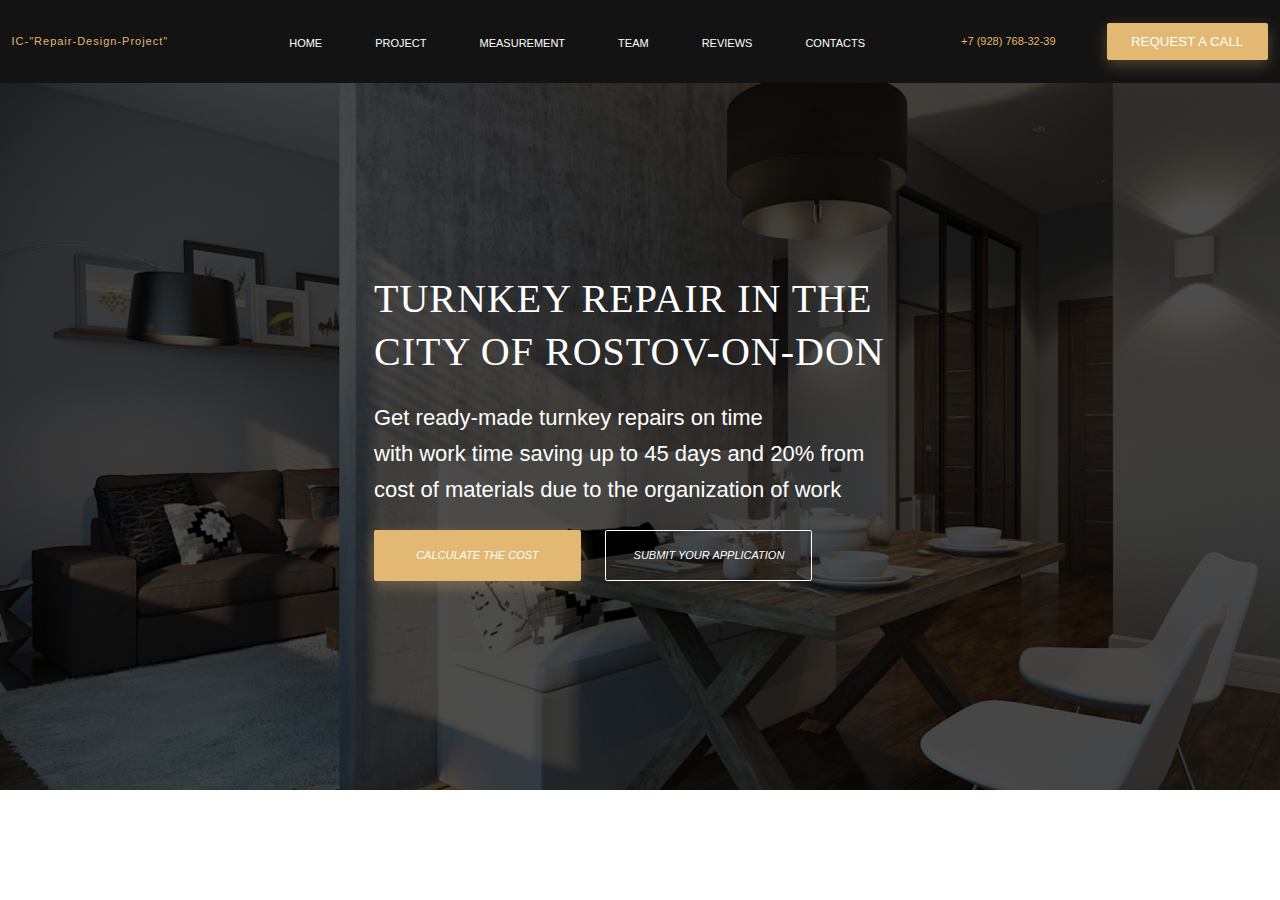
==== index.html @ 3711338c "first commit" ====
<!DOCTYPE html>
<html lang="en">
<head>
    <meta charset="UTF-8">
    <meta http-equiv="X-UA-Compatible" content="IE=edge">
    <meta name="viewport" content="width=device-width, initial-scale=1.0">
    <link rel="stylesheet" href="css/style.css">
    <link href="https://fonts.googleapis.com/css2?family=Open+Sans:ital,wght@0,400;0,700;1,400&display=swap" rel="stylesheet">
    <link href="https://fonts.googleapis.com/css2?family=Open+Sans:ital,wght@0,400;0,700;1,400&display=swap" rel="stylesheet">
    <title>IC "Repair Design Project"</title>
</head>
<body>
    <header class="header">
        <div class="container-head"> 
            <div class="logo">
                IC-"Repair-Design-Project"
            </div>
            <nav>
                <ul class="header-navigation">
                    <li class="header-navigation_iteam"><a href="#">Home</a></li>
                    <li class="header-navigation_iteam"><a href="#">Project</a></li>
                    <li class="header-navigation_iteam"><a href="#">Measurement</a></li>
                    <li class="header-navigation_iteam"><a href="#">Team</a></li>
                    <li class="header-navigation_iteam"><a href="#">Reviews</a></li>
                    <li class="header-navigation_iteam"><a href="#">Contacts</a></li> 
                </ul>
            </nav>
            <span class="num">+7 (928) 768-32-39</span>
            <button class="button zero">
                Request a call
            </button> 
        </div>  
    </header>
    <main>
        <section class="background_img">
            <div class="container_1">
                <h1 class="title">
                    Turnkey Repair in the city of Rostov-on-Don
                </h1>
                <p>
                    Get ready-made turnkey repairs on time<br>
                    with work time saving up to 45 days and 20% from
                    cost of materials due to the organization of work
                </p>
                <button class="button one">CALCULATE THE COST</button>
                <button class="button_2">SUBMIT YOUR APPLICATION</button>
            </div>
            <div class="overlay_img"></div>
        </section>
    </main>
    
    <footer></footer>
    
</body>
</html>
---- css/style.css ----
body
{
    font-family: 'Nunito Sans','Arial', sans-serif;
    font-style: normal; 
    margin: 0;
}
*
{
    box-sizing: border-box;
}
.button
{    
    background-color: #E3B873;
    margin: 0 auto;
    width: 161px;
    height: 37px;
    color: #fff;
    border: 0;
    text-transform: uppercase;
    box-shadow: 0px 5px 15px rgba(227, 184, 115, 0.3);
    border-radius: 2px;
    cursor: pointer;
}

.zero
{
    margin-left: 51px;
}

.button:hover
{
    background-color: #8d6a31;
}

.logo
{
    color: #E3B873;
    font-size: 11px;
    line-height: 15px; 
    letter-spacing: 1px; 
}

.container-head
{
    display: flex;
    justify-content: space-between;
    height: 83px;
    align-items: center;
    max-width: 1257px;
    margin: 0 auto;
}

.header
{
    background-color: #131313;
    
}
.num
{
    font-size: 11px;
    line-height: 15px;
    color: #E3B873;
}
.header-navigation
{
    list-style: none;
    display: flex;
    margin-left: 81px;
    margin-right: 43px;
}

.header-navigation_iteam
{
    margin-right: 53px;
}

.header-navigation_iteam a
{
    text-decoration: none;
    color: #fff;
    text-transform: uppercase;
    font-size: 11px;
    line-height: 15px;
    cursor: pointer;
}

.header-navigation_iteam a:hover
{
    color: #E3B873;
}

.background_img
{
    background-image: url('../images/image_1.jpg');
    background-size: cover;
    height: 707px;
    position: relative;
    padding-top: 189px;
    
}
.overlay_img
{
    position: absolute;
    background: rgba(0, 0, 0, 0.7);
    content: '';
    top: 0;
    left: 0;
    right: 0;
    bottom: 0;
}
.container_1
{
    position: relative;
    z-index: 1;   
    margin-left: 374px;
    width: 676px;
}
.title
{
    margin: 0;
    font-family: 'Yeseva One';
    font-style: normal;
    font-weight: 400;
    font-size: 40px;
    letter-spacing: 1px;
    line-height: 53px;
    text-transform: uppercase;
    width: 512px;
    color: #FFFFFF;   
}
.container_1 p
{
    color:#fff ;
    font-size: 22px;
    line-height: 36px;  
    width: 504px;
}
.button_2
{
    background: transparent;
    border: 1px solid #fff;
    margin:0 auto;
    width: 207px;
    height: 51px;
    color: #fff;
    text-transform: uppercase;
    border-radius: 2px;
    margin-left: 20px;
    font-style: italic;
    font-weight: 400;
    font-size: 11px;
    line-height: 15px;
    text-align: center;
    cursor: pointer;
}

.button_2:hover
{
    background-color: rgba(0, 0, 0, 0.3);
}

.one
{
    width: 207px;
    height: 51px;
    font-style: italic;
    font-weight: 400;
    font-size: 11px;
    line-height: 15px;
    text-align: center;
}
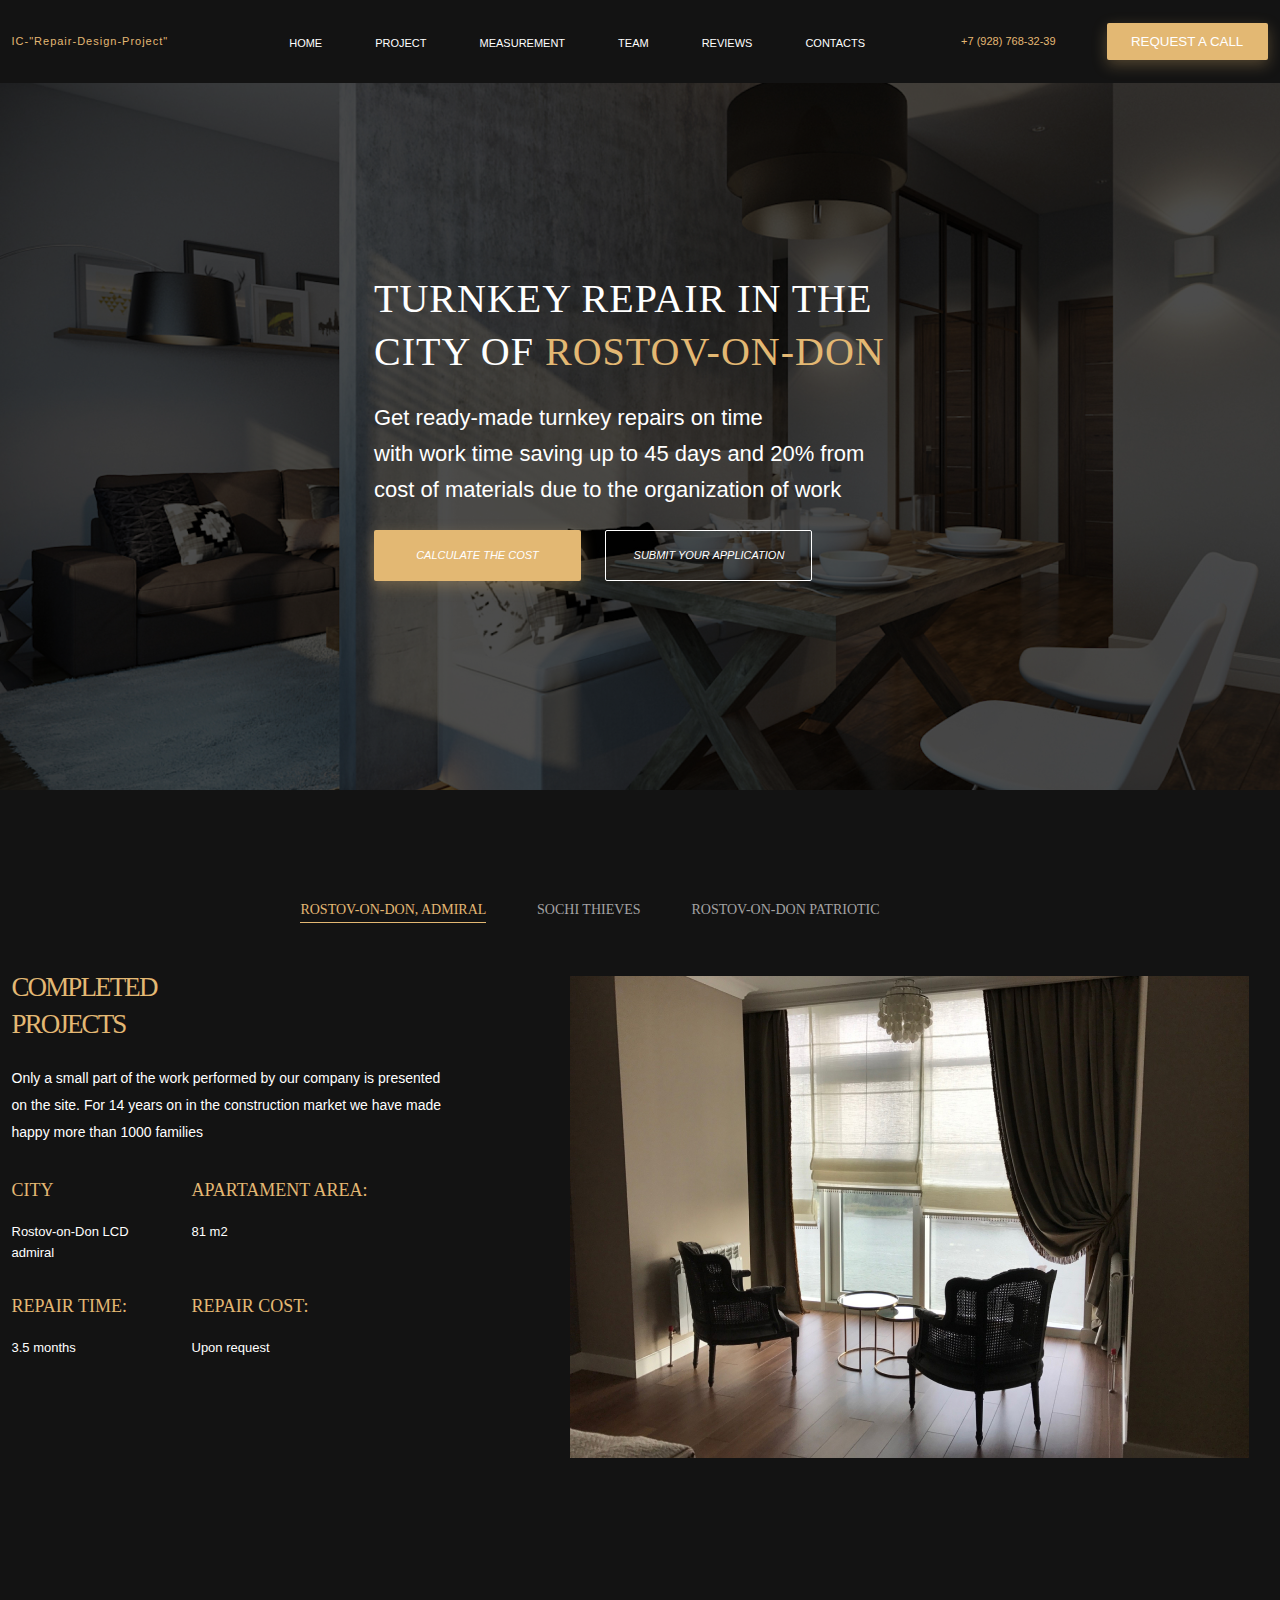
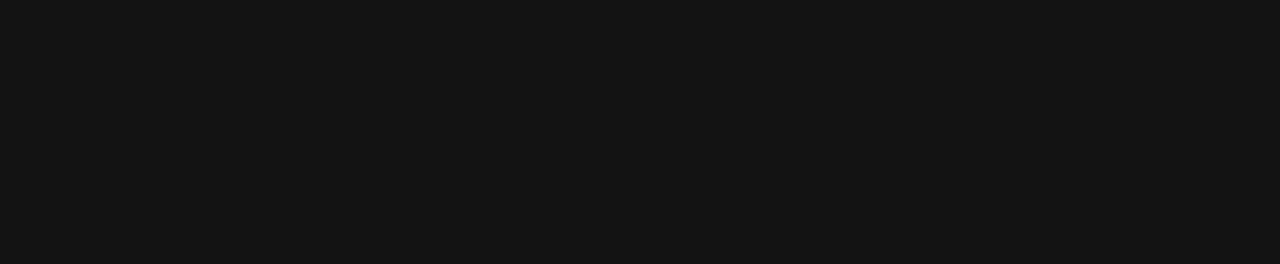
==== commit 0d5d7791: "second commit" ====
--- a/index.html
+++ b/index.html
@@ -35,7 +35,7 @@
         <section class="background_img">
             <div class="container_1">
                 <h1 class="title">
-                    Turnkey Repair in the city of Rostov-on-Don
+                    Turnkey Repair in the city of <span class="colortext">Rostov-on-Don</span>
                 </h1>
                 <p>
                     Get ready-made turnkey repairs on time<br>
@@ -47,6 +47,48 @@
             </div>
             <div class="overlay_img"></div>
         </section>
+        <section class="black_1">
+            <div class="fixed-container container-nav-slider">
+                
+                    <nav class="nav-slider">
+                        <ul class="ul-slider">
+                            <li class="slider-button bt-activ">Rostov-on-Don, Admiral</li>
+                            <li class="slider-button">Sochi Thieves</li>
+                            <li class="slider-button">Rostov-on-Don Patriotic</li>
+                        </ul>
+                    </nav>
+                
+            </div>
+            <div class="fixed-container">
+                <div class="info-slider">
+                    <h2 class="name-sl">Completed projects</h2>
+                    <p class="info">Only a small part of the work performed by our company is presented on the site. For 14 years on in the construction 
+                        market we have made happy more than 1000 families</p>
+                    <div class="four_elements">
+                        <div class="element">
+                            <h3>City</h3>
+                            <p>Rostov-on-Don
+                                LCD admiral</p>
+                        </div>
+                        <div class="element">
+                            <h3>Apartament area:</h3>
+                            <p>81 m2</p>
+                        </div>
+                        <div class="element">
+                            <h3>Repair time:</h3>
+                            <p>3.5 months</p>
+                        </div>
+                        <div class="element">
+                            <h3>Repair cost:</h3>
+                            <p>Upon request</p>
+                        </div>
+                    </div>
+                </div>
+                <div class="slider">
+                    <img src="images/slide1.jpg" alt="Слайд 1">
+                </div>
+            </div>
+        </section>
     </main>
     
     <footer></footer>
--- a/css/style.css
+++ b/css/style.css
@@ -3,10 +3,13 @@
     font-family: 'Nunito Sans','Arial', sans-serif;
     font-style: normal; 
     margin: 0;
+   
 }
 *
 {
     box-sizing: border-box;
+    list-style: none;
+    text-decoration: none;
 }
 .button
 {    
@@ -55,6 +58,7 @@
     background-color: #131313;
     
 }
+
 .num
 {
     font-size: 11px;
@@ -95,8 +99,7 @@
     background-size: cover;
     height: 707px;
     position: relative;
-    padding-top: 189px;
-    
+    padding-top: 189px;   
 }
 .overlay_img
 {
@@ -108,13 +111,15 @@
     right: 0;
     bottom: 0;
 }
+
 .container_1
 {
     position: relative;
     z-index: 1;   
     margin-left: 374px;
-    width: 676px;
-}
+    width: 676px;   
+}
+
 .title
 {
     margin: 0;
@@ -127,6 +132,11 @@
     text-transform: uppercase;
     width: 512px;
     color: #FFFFFF;   
+}
+
+.colortext
+{
+    color: #E3B873;
 }
 .container_1 p
 {
@@ -135,6 +145,7 @@
     line-height: 36px;  
     width: 504px;
 }
+
 .button_2
 {
     background: transparent;
@@ -168,4 +179,130 @@
     font-size: 11px;
     line-height: 15px;
     text-align: center;
+}
+
+.black_1
+{
+    background: #131313;
+    height: 1074px;   
+}
+
+.ul-slider
+{
+    margin: 0 auto;
+    padding: 0;
+    display: flex;
+}
+
+.slider-button
+{
+    margin: 0 auto;
+    color: rgb(163, 163, 163);
+    text-transform: uppercase;
+    font-family: 'Yeseva One';
+    font-style: normal;
+    font-weight: 400;
+    font-size: 14px;
+    line-height: 25px;
+}
+
+.bt-activ
+{
+    color: #E3B873;
+    border-bottom: 1px solid;
+    
+}
+
+.nav-slider
+{
+    margin: 0 auto;  
+    width: 630px;
+    margin-top: 107px;
+    margin-right: 330px;
+}
+
+
+
+
+.name-sl
+{
+    font-family: 'Yeseva One';
+    font-style: normal;
+    font-weight: 400;
+    width: 200px;
+    font-size: 27px;
+    line-height: 37px;
+    letter-spacing: -0.07em;
+    text-transform: uppercase;
+    color: #E3B873;
+    margin-top: -7px;
+}
+
+.info
+{
+    width: 442px;
+    font-weight: 400;
+    font-size: 14px;
+    line-height: 27px;
+    color: #FFFFFF;   
+}
+
+.fixed-container
+{
+    display: flex;
+    justify-content: space-between;
+    align-content: flex-start;
+    max-width: 1257px;
+    
+    margin: 0 auto;
+}
+
+.container-nav-slider
+{
+    display: flex;
+    justify-content: space-between;
+    align-items: center;
+    margin-right: 45px; 
+}
+
+.four_elements
+{
+    width: 442px;
+    display: flex;
+    flex-wrap: wrap;
+    color: #fff;
+}
+
+.four_elements h3
+{
+    font-family: 'Yeseva One';
+    font-style: normal;
+    font-weight: 400;
+    font-size: 18px;
+    line-height: 25px;
+    text-transform: uppercase;
+    color: #E3B873;
+}
+
+.element
+{
+    margin-right: 40px;
+}
+
+.element p
+{
+    width:140px;
+    font-size: 13px;
+    line-height: 21px;
+}
+
+.info-slider
+{
+    padding-top: 53px;
+}
+
+.slider
+{
+    margin-right: 20px;
+    padding-top: 53px;
 }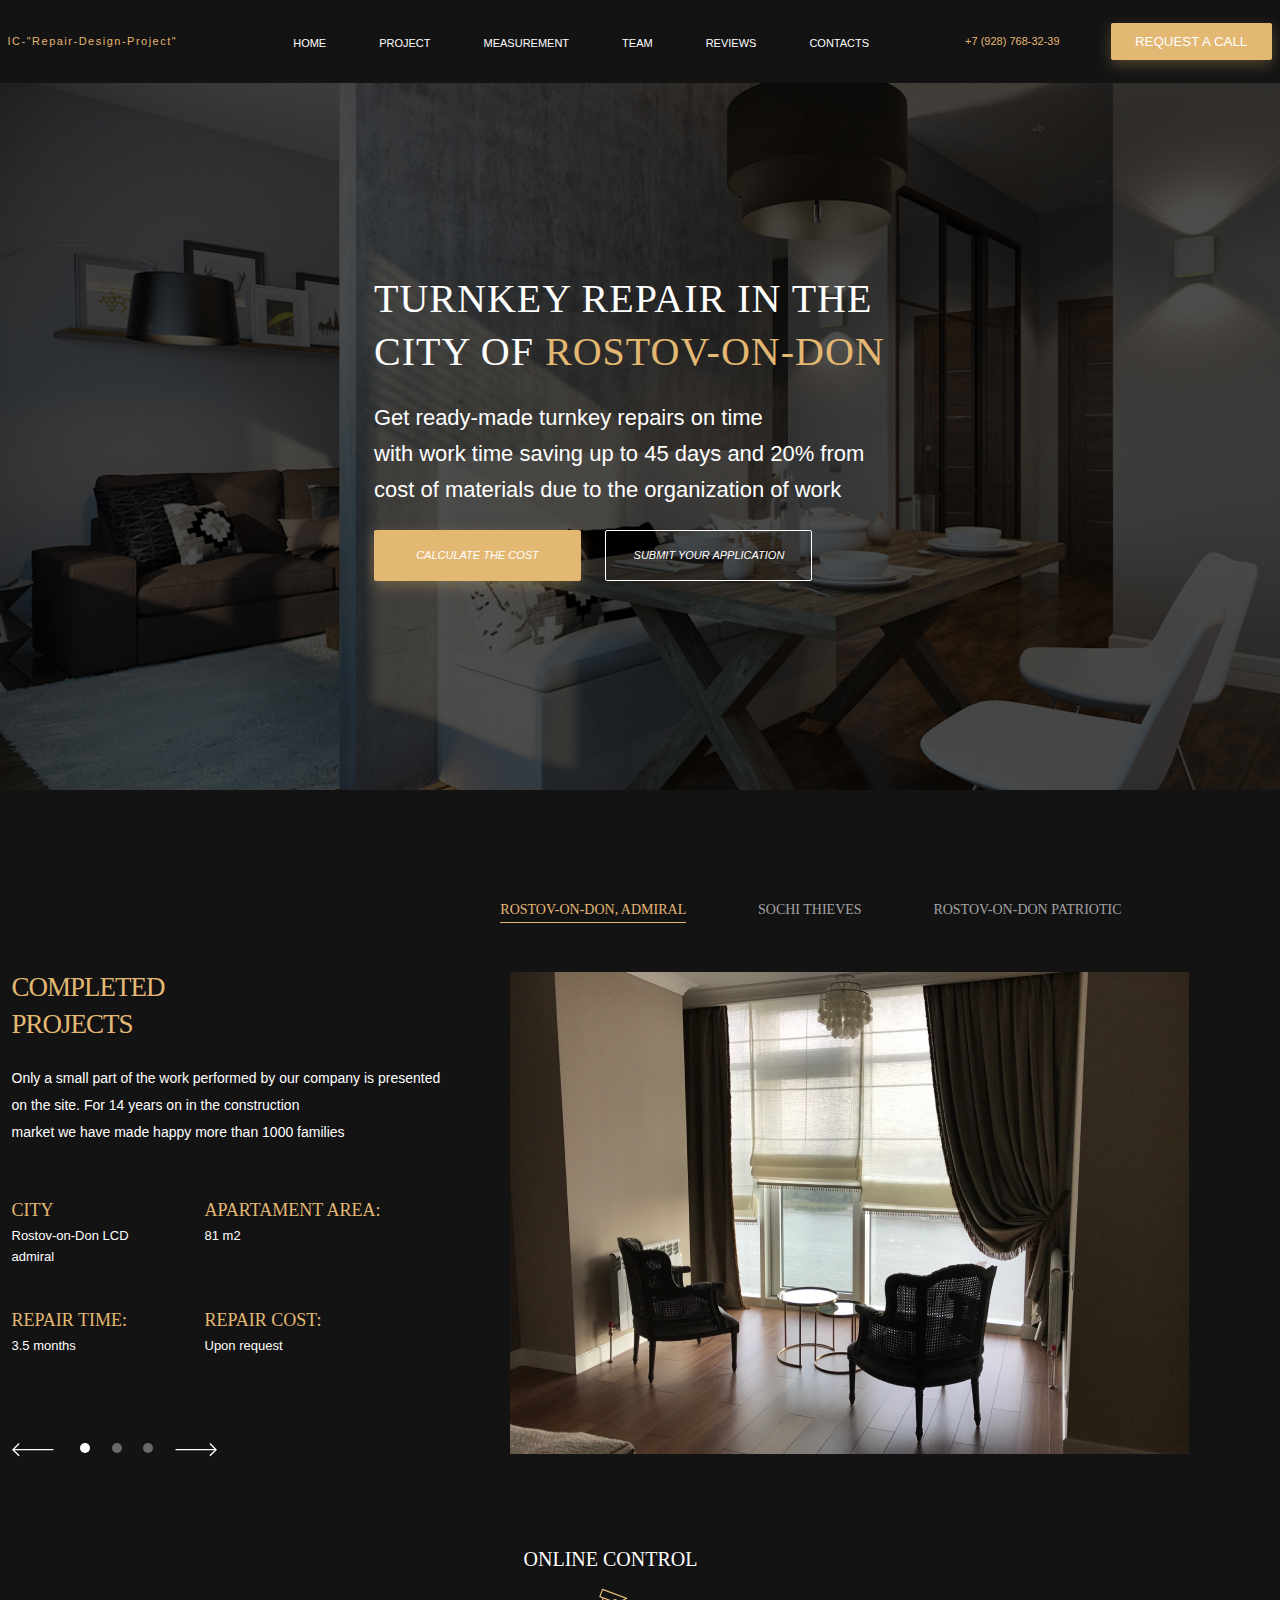
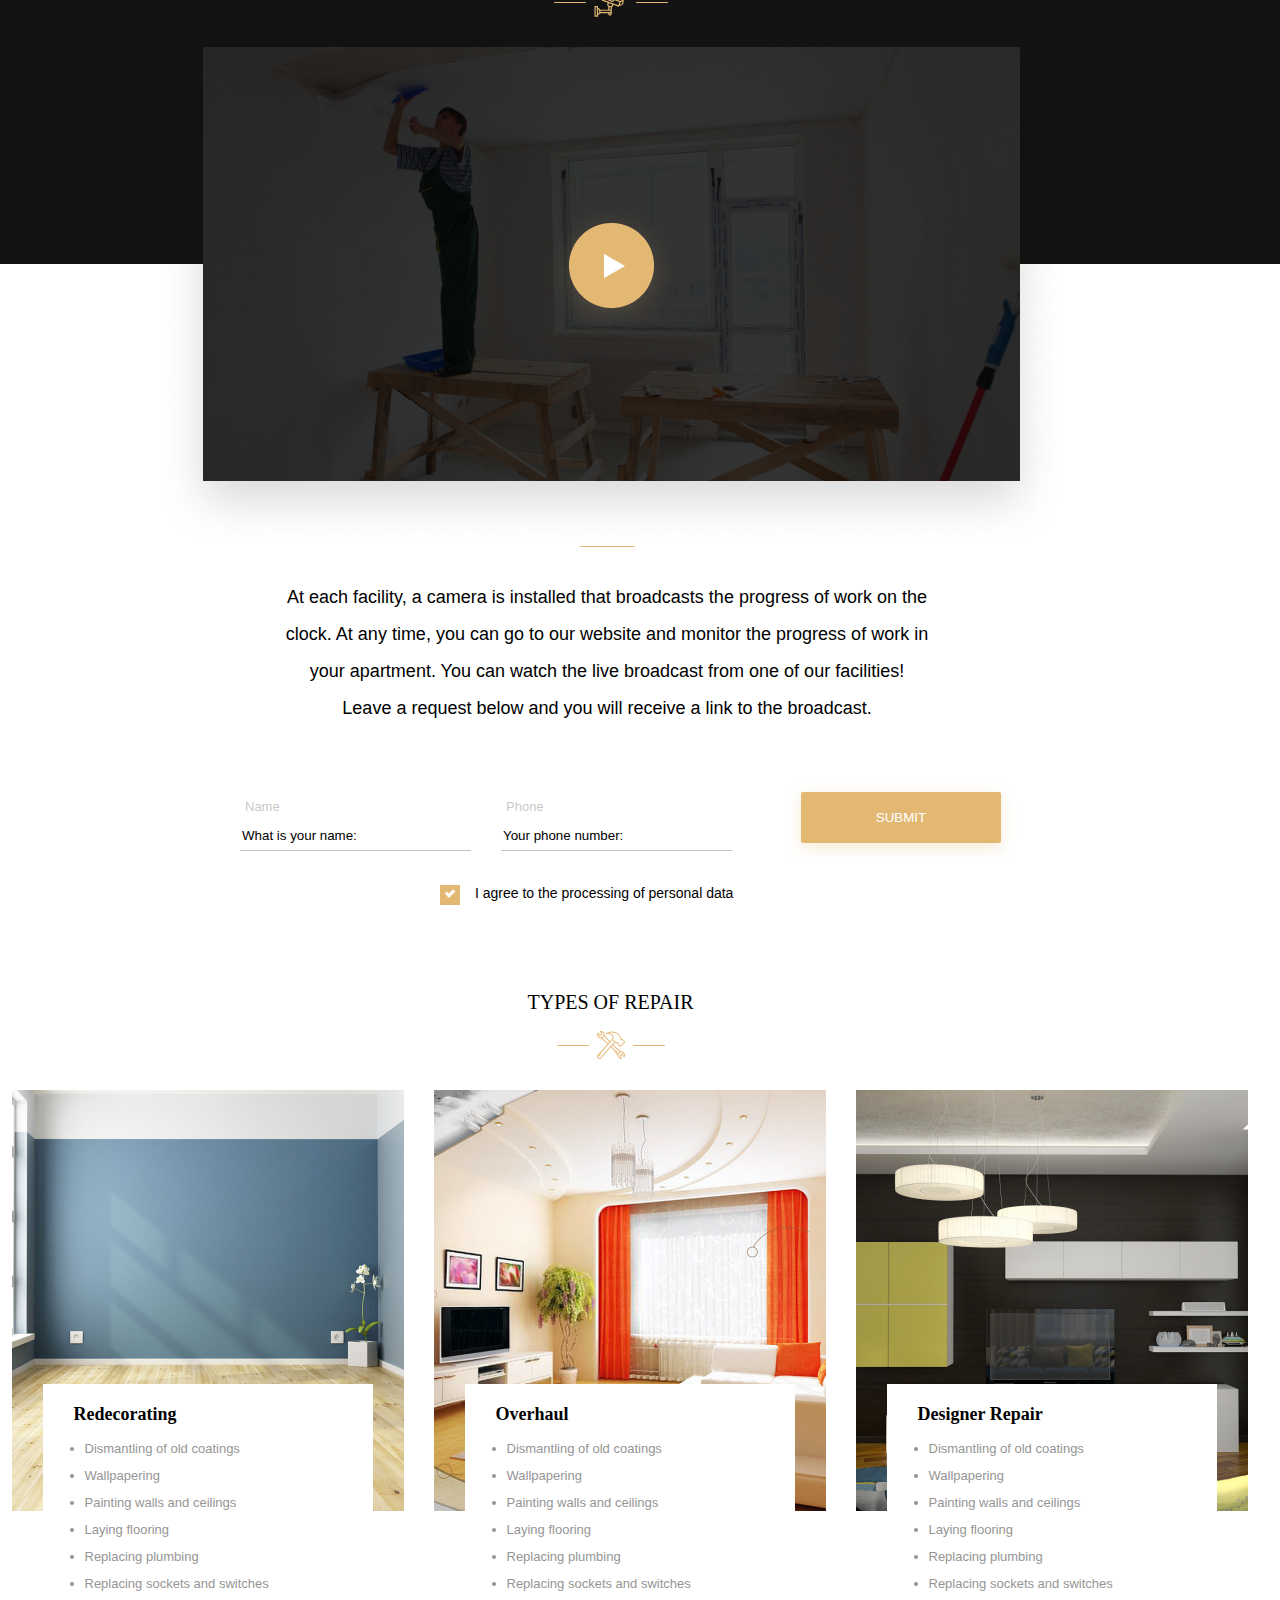
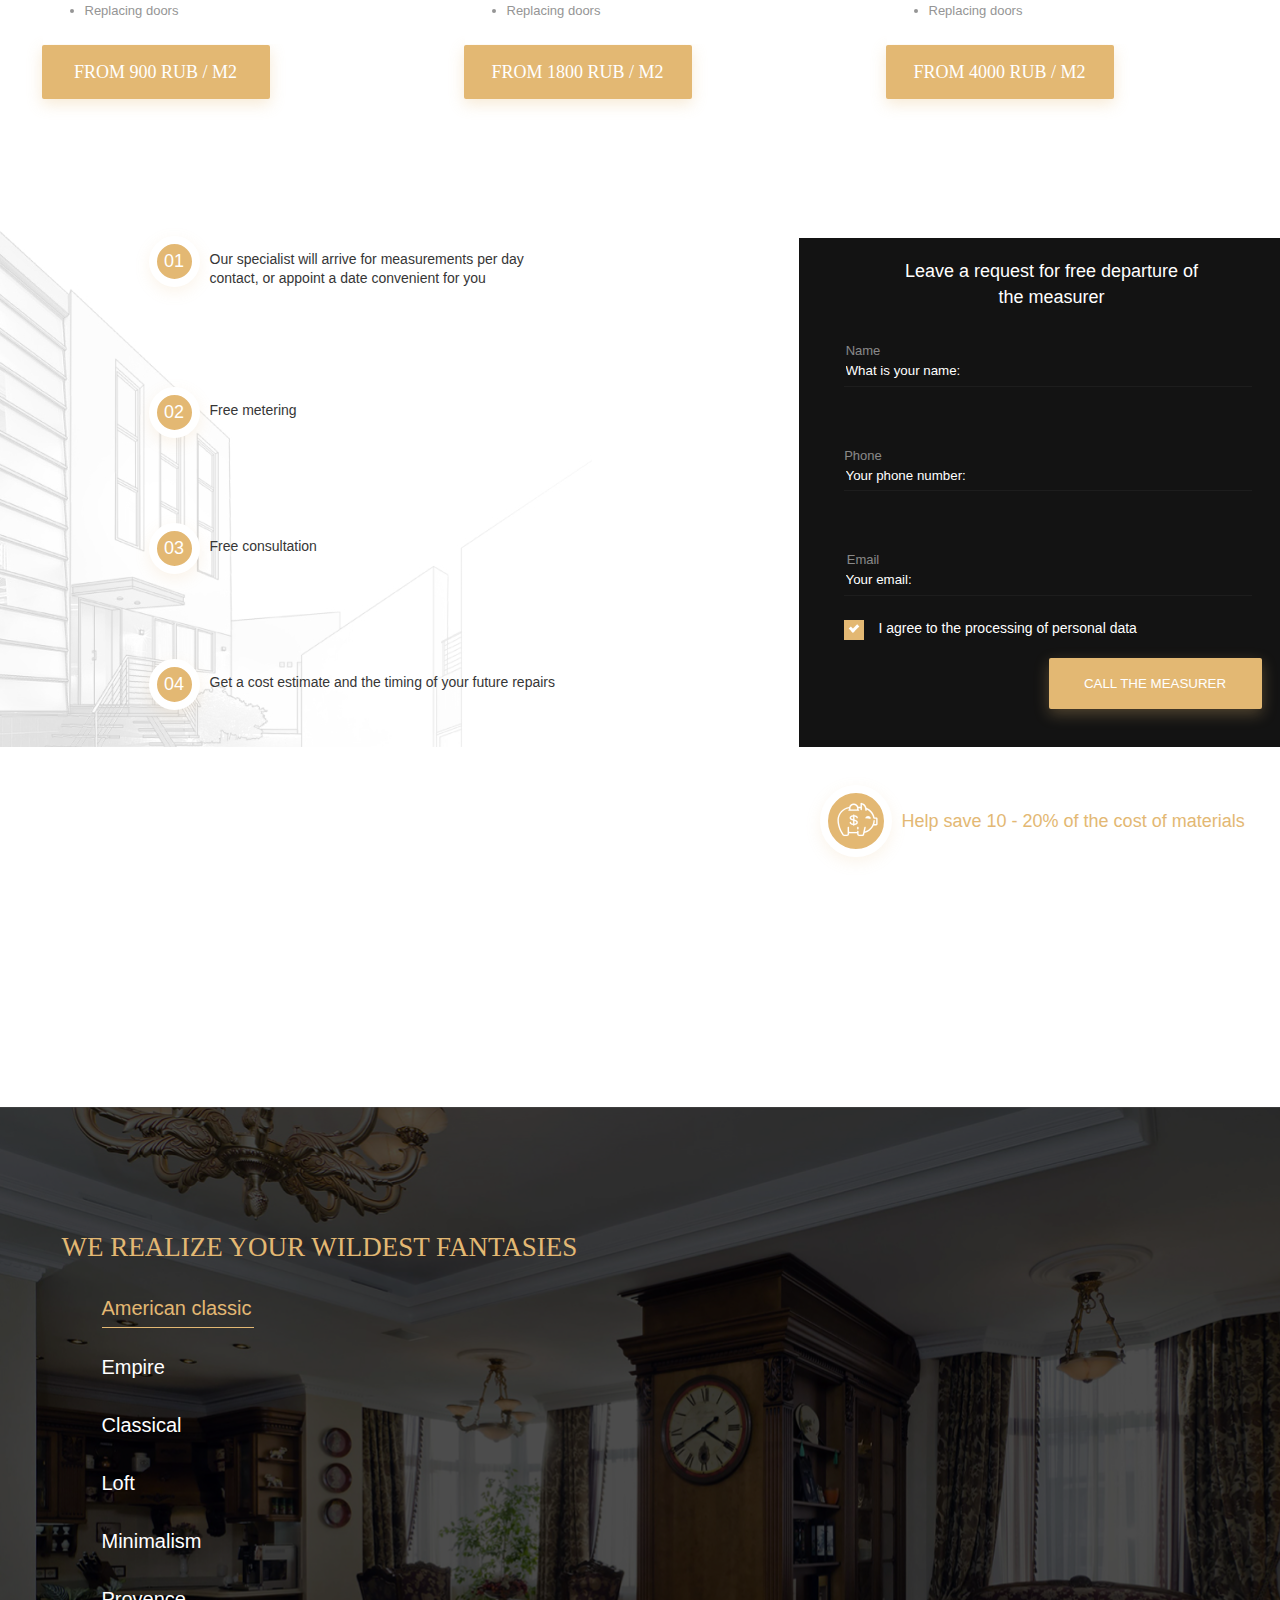
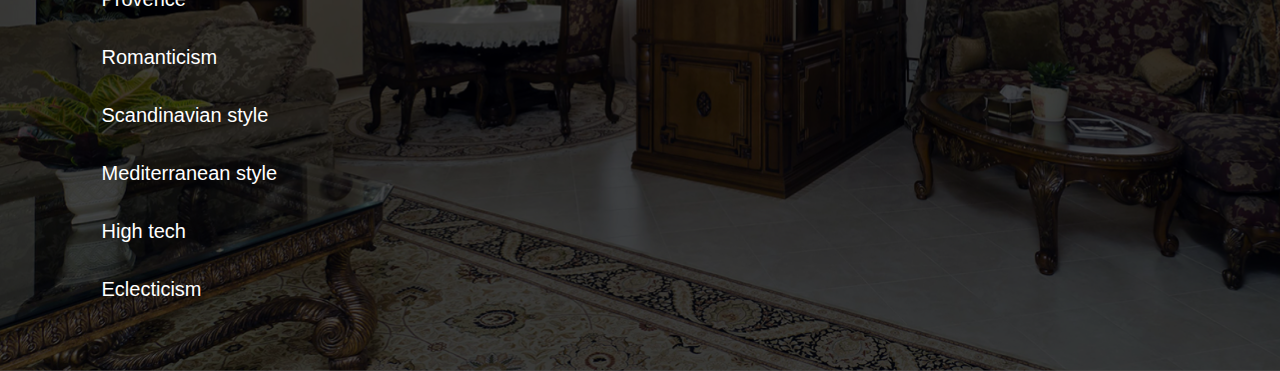
==== commit 70a73dd6: "75%" ====
--- a/index.html
+++ b/index.html
@@ -62,7 +62,7 @@
             <div class="fixed-container">
                 <div class="info-slider">
                     <h2 class="name-sl">Completed projects</h2>
-                    <p class="info">Only a small part of the work performed by our company is presented on the site. For 14 years on in the construction 
+                    <p class="info">Only a small part of the work performed by our company is presented on the site. For 14 years on in the construction<br> 
                         market we have made happy more than 1000 families</p>
                     <div class="four_elements">
                         <div class="element">
@@ -83,15 +83,218 @@
                             <p>Upon request</p>
                         </div>
                     </div>
+                    <div class="navigation-slider_2">
+                        <img src="images/Group.svg" alt="" class="arrow">
+                        <div class="dot dot-active"></div>
+                        <div class="dot"></div>
+                        <div class="dot"></div>
+                        <img src="images/Group.svg" alt="" class="arrow_revers">
+                    </div>
                 </div>
                 <div class="slider">
                     <img src="images/slide1.jpg" alt="Слайд 1">
                 </div>
             </div>
+            <div class="fixed-container fut-black">
+                <div class="fut-black-conteiner">
+                    <div class="fut-black-cont">
+                        Online control
+                    </div>
+                    <div class="icon-fut-black">
+                        <div class="small-container">
+                            <div class="line"></div>
+                            <img src="images/Vector.svg" alt="">
+                            <div class="line"></div>
+                        </div>
+                    </div>
+                </div>
+            </div>
+            <div class="fixed-container">
+                <div class="video-content">
+                    <img src="images/video.png" alt="">
+                    <img src="images/video-button.png" alt="" class="video-button">
+                </div>
+            </div>
+        </section>
+        <section class="white-block-inf-product">
+            <div class="fixed-container">
+                <div class="line-and-text">
+                    <div class="line long"></div>
+                    <p>
+                        At each facility, a camera is installed that broadcasts the progress of work on the clock. At any time, you can go to our website and monitor the progress of work in your apartment. You can watch the live broadcast from one of our facilities!
+                        <br>Leave a request below and you will receive a link to the broadcast.
+                    </p>
+                </div>
+            </div>
+            <div class="fixed-container container-name-phone">
+                <div class="cont-name-phone">
+                <p>Name</p>
+                <input type="text" class="input" value="What is your name:">
+                </div>
+                <div class="cont-name-phone">
+                <p>Phone</p>
+                <input type="text" class="input" value="Your phone number:"> 
+                </div>
+                <button class="button three">Submit</button>
+            </div>
+            <br> <!---убрать-->
+            <div class="check-kont">
+                <label class="container">I agree to the processing of personal data
+                    <input type="checkbox" checked="yes">
+                    <span class="checkmark"></span>
+                </label>
+            </div>
+            <div class="fixed-container fut-black">
+                <div class="fut-black-conteiner">
+                    <div class="fut-white-cont">
+                        TYPES OF REPAIR
+                    </div>
+                    <div class="icon-fut-black">
+                        <div class="small-container">
+                            <div class="line"></div>
+                            <img src="images/Молоток-ключ.svg" alt="">
+                            <div class="line"></div>
+                        </div>
+                    </div>
+                </div>
+            </div>
+            <div class="fixed-container">
+                <div class="products">
+                    <div class="product">
+                        <div class="image-box">
+                            <img src="images/pr-image-1.jpg" alt="Комната 1">
+                        </div>
+                        <div class="text-box">
+                            <h3>Redecorating</h3>
+                            <ul>
+                                <li>Dismantling of old coatings</li>
+                                <li>Wallpapering</li>
+                                <li>Painting walls and ceilings</li>
+                                <li>Laying flooring</li>
+                                <li>Replacing plumbing</li>
+                                <li>Replacing sockets and switches</li>
+                                <li>Replacing doors</li>
+                            </ul>
+                        </div>
+                        <button class="button four">from 900 rub / m2</button>
+                    </div>
+                    <div class="product">
+                        <div class="image-box">
+                            <img src="images/pr-image-2.jpg" alt="Комната 2">
+                        </div>
+                        <div class="text-box">
+                            <h3>Overhaul</h3>
+                            <ul>
+                                <li>Dismantling of old coatings</li>
+                                <li>Wallpapering</li>
+                                <li>Painting walls and ceilings</li>
+                                <li>Laying flooring</li>
+                                <li>Replacing plumbing</li>
+                                <li>Replacing sockets and switches</li>
+                                <li>Replacing doors</li>
+                            </ul>
+                        </div>
+                        <button class="button four">from 1800 rub / m2</button>
+                    </div>
+                    <div class="product">
+                        <div class="image-box">
+                            <img src="images/pr-image-3.jpg" alt="Комната 3">
+                        </div>
+                        <div class="text-box">
+                            <h3>Designer Repair</h3>
+                            <ul>
+                                <li>Dismantling of old coatings</li>
+                                <li>Wallpapering</li>
+                                <li>Painting walls and ceilings</li>
+                                <li>Laying flooring</li>
+                                <li>Replacing plumbing</li>
+                                <li>Replacing sockets and switches</li>
+                                <li>Replacing doors</li>
+                            </ul>
+                        </div>
+                        <button class="button four">from 4000 rub / m2</button>
+                    </div>
+                </div>
+            </div>
+        <div class="fixed-container">
+            <div class="box-regiser">
+                <div class="conteiner-city-img">
+                    <img src="images/backgraund-city.jpg" alt="Фон город">
+                        <div class="benefits-four">
+                            <div class="benefit-element">
+                                <div class="var-circle">01</div>
+                                <p>Our specialist will arrive for measurements per day<br>
+                                    contact, or appoint a date convenient for you</p>
+                            </div>
+                            <div class="benefit-element">
+                                <div class="var-circle">02</div>
+                                <p>Free metering</p>
+                            </div>
+                            <div class="benefit-element">
+                               <div class="var-circle">03</div> 
+                                <p>Free consultation</p>
+                            </div>
+                            <div class="benefit-element">
+                               <div class="var-circle">04</div> 
+                               <p>Get a cost estimate and
+                                the timing of your future repairs</p>
+                            </div>
+                        </div>
+                </div>
+                <div class="request-registrashen">
+                    <p>Leave a request for free
+                        departure of the measurer</p>
+                        <div class="request-fields">
+                            <p>Name</p>
+                            <input type="text" class="input request" value="What is your name:"> 
+                            <p>Phone</p>
+                            <input type="text" class="input request" value="Your phone number:"> 
+                            <p>Email</p>
+                            <input type="text" class="input request" value="Your email:"> 
+                        </div>
+                        <div class="chekbox-conteiner">
+                            <label class="container request-label">I agree to the processing of personal data
+                                <input type="checkbox" checked="yes">
+                                <span class="checkmark"></span>
+                            </label>
+                        </div>
+                        <button class="button">Call the measurer</button>
+                    </div>
+            </div>
+        </div>
+    
+        <div class="fixed-container">
+            <div class="icon-pig">
+                <div class="var-circle icon-fut">
+                    <img src="images/pig.svg" alt="иконка свинка копилка">
+                </div> 
+                <p>Help save 10 - 20% of the cost of materials</p>
+            </div>
+        </div>
+        </section>
+        <section class="wildest-fantasies">
+                <div class="fixed-container example-container">
+                    <div class="text-examples">
+                        <h2>We realize your wildest fantasies</h2>
+                        <ul class="examples-list">
+                            <li class="activ-example">American classic</li>
+                            <li>Empire</li>
+                            <li>Classical</li>
+                            <li>Loft</li>
+                            <li>Minimalism</li>
+                            <li>Provence</li>
+                            <li>Romanticism</li>
+                            <li>Scandinavian style</li>
+                            <li>Mediterranean style</li>
+                            <li>High tech</li>
+                            <li>Eclecticism</li>
+                        </ul>
+                    </div>
+                    <div class="images-example"></div>
+                </div>
+            <div class="overlay_img"></div>
         </section>
     </main>
-    
     <footer></footer>
-    
 </body>
 </html>--- a/css/style.css
+++ b/css/style.css
@@ -40,7 +40,7 @@
     color: #E3B873;
     font-size: 11px;
     line-height: 15px; 
-    letter-spacing: 1px; 
+    letter-spacing: 1.5px; 
 }
 
 .container-head
@@ -49,7 +49,7 @@
     justify-content: space-between;
     height: 83px;
     align-items: center;
-    max-width: 1257px;
+    max-width: 1265px;
     margin: 0 auto;
 }
 
@@ -69,9 +69,10 @@
 {
     list-style: none;
     display: flex;
-    margin-left: 81px;
+    margin-left: 76px;
     margin-right: 43px;
 }
+
 
 .header-navigation_iteam
 {
@@ -192,6 +193,7 @@
     margin: 0 auto;
     padding: 0;
     display: flex;
+    
 }
 
 .slider-button
@@ -215,13 +217,11 @@
 
 .nav-slider
 {
-    margin: 0 auto;  
-    width: 630px;
+    width: 693px;
     margin-top: 107px;
-    margin-right: 330px;
-}
-
-
+    margin-right: 100px;
+    
+}
 
 
 .name-sl
@@ -232,7 +232,7 @@
     width: 200px;
     font-size: 27px;
     line-height: 37px;
-    letter-spacing: -0.07em;
+    letter-spacing: -1px;
     text-transform: uppercase;
     color: #E3B873;
     margin-top: -7px;
@@ -240,12 +240,15 @@
 
 .info
 {
-    width: 442px;
+    width: 429px;
     font-weight: 400;
     font-size: 14px;
     line-height: 27px;
-    color: #FFFFFF;   
-}
+    color: #FFFFFF;  
+    margin-bottom: 34px;
+    
+} 
+
 
 .fixed-container
 {
@@ -253,16 +256,18 @@
     justify-content: space-between;
     align-content: flex-start;
     max-width: 1257px;
-    
     margin: 0 auto;
 }
 
 .container-nav-slider
 {
     display: flex;
-    justify-content: space-between;
-    align-items: center;
-    margin-right: 45px; 
+    justify-content: flex-end;
+    flex-direction: row;
+}
+
+li.slider-button {
+    margin-right: 47px;
 }
 
 .four_elements
@@ -286,14 +291,16 @@
 
 .element
 {
-    margin-right: 40px;
+    margin-right: 57px;
+    margin-bottom: 10px;
 }
 
 .element p
 {
-    width:140px;
+    width: 136px;
     font-size: 13px;
     line-height: 21px;
+    margin-top: -16px;
 }
 
 .info-slider
@@ -303,6 +310,502 @@
 
 .slider
 {
-    margin-right: 20px;
-    padding-top: 53px;
-}+    margin-right: 80px;
+    padding-top: 49px;
+}
+
+.navigation-slider_2
+{
+    margin-top: 64px;
+    display: flex;
+    justify-content: space-between;
+    width: 205px;
+
+}
+
+.arrow_revers
+{
+    transform: scale(-1, 1);
+}
+
+.dot
+{
+    background-color: #696969;
+   width: 10px;
+   height: 10px;
+   border-radius: 50%;
+   margin-right: -5px;
+}
+
+.dot-active
+{
+    background-color: #fff;
+}
+
+.fut-black-conteiner
+{
+    display: flex;
+    align-items: center;
+    flex-direction: column;
+    margin-left: -59px;
+}
+
+.fut-black
+{
+    display: flex;
+    margin-top: 87px;
+    flex-direction: column;
+    
+}
+
+.fut-black-cont
+{
+    color: #fff;
+    margin: auto;
+    font-family: 'Yeseva One';
+    font-size: 20px;
+    line-height: 28px;
+    text-transform: uppercase;   
+}
+
+.icon-fut-black
+{
+    margin-top: 15px;
+}
+
+.line
+{
+    width: 32px;
+    height: 1px;
+    background: #E3B873;
+    border-radius: 30px;  
+    margin-right: 8px;  
+    margin-left: 8px;
+}
+
+.small-container
+{
+   
+    display: flex;
+    align-items: center;
+    margin: 0 auto;
+}
+
+.video-content
+{
+    display: flex;
+    margin: auto;
+    align-items: center;
+    flex-direction: column;
+    margin-left: 141px;
+}
+
+.video-button
+{
+    margin-top: -353px;
+}
+
+.line-and-text
+{
+    display: flex;
+    margin: 0 auto;
+    margin-top: 282px;
+    margin-left: 262px;
+    text-align: center;
+    width: 667px;
+    font-weight: 400;
+    font-size: 18px;
+    line-height: 37px;
+    align-items: center;
+    flex-direction: column;
+    
+}
+
+.line-and-text p
+{
+    margin-top: 32px;
+}
+
+.long
+{
+    width: 55px;
+}
+
+.input
+{
+    
+    width: 231px;
+    height: 31px;
+    border: 1px solid rgba(54, 54, 54, 0.3);
+    border-top: none;
+    border-left: none;
+    border-right: none;
+    margin-top: -10px;
+      
+}
+
+.cont-name-phone
+{
+    display: flex;
+    flex-direction: column;
+    margin-right: 30px;
+    color: rgba(54, 54, 54, 0.3);
+    font-size: 13px;
+    line-height: 21px;
+    
+    
+}
+
+.cont-name-phone p
+{
+    margin-left: 5px;
+}
+
+.three
+{
+    width: 200px;
+    height: 51px;
+}
+
+.container-name-phone
+{
+    display: flex;
+    align-items: center;
+    width: 800px;
+    margin: 0 auto;
+    margin-top: 38px;
+}
+
+.check-kont
+{
+    margin:0 auto;
+    width: 400px;
+    
+}
+
+.kont
+{
+    display: block;
+    user-select: none;
+}
+
+
+
+.container {
+    display: block;
+    position: relative;
+    padding-left: 35px;
+    margin-bottom: 12px;
+    cursor: pointer;
+    font-size: 14px;
+    user-select: none;
+    margin-top: 16px;
+  }
+  
+  .container input {
+    position: absolute;
+    opacity: 0;
+    cursor: pointer;
+    height: 0;
+    width: 0;
+  }
+  
+  .checkmark {
+    position: absolute;
+    top: 0;
+    left: 0;
+    height: 20px;
+    width: 20px;
+    background-color: #eee;
+  }
+  
+  .container:hover input ~ .checkmark {
+    background-color: #ccc;
+  }
+  
+  .container input:checked ~ .checkmark {
+    background-color: #E3B873;
+  }
+  
+  .checkmark:after {
+    content: "";
+    position: absolute;
+    display: none;
+  }
+  
+  .container input:checked ~ .checkmark:after {
+    display: block;
+  }
+  
+  .container .checkmark:after {
+    left: 7px;
+    top: 3px;
+    width: 3px;
+    height: 6px;
+    border: solid white;
+    border-width: 0 3px 3px 0;
+    -webkit-transform: rotate(45deg);
+    -ms-transform: rotate(45deg);
+    transform: rotate(45deg);
+  }
+
+  .fut-white-cont
+  {
+    margin: auto;
+    font-family: 'Yeseva One';
+    font-size: 20px;
+    line-height: 28px;
+    text-transform: uppercase;   
+  }
+ 
+
+  .image-box
+  {
+    width: 392px;
+    margin-right: 30px;
+    
+  }
+
+  .products
+  {
+    display: flex;
+    margin-top: 31px;
+  }
+
+  .product
+  {
+    display: flex;
+    flex-direction: column;
+    align-items: center;
+
+  }
+
+  .text-box
+  {
+    position: relative;
+    background-color: #fff;
+    width: 330px;
+    height: 260px;
+    z-index: 2;
+    margin-top: -131px;
+    margin-left: -30px;
+    margin-bottom: 13px;
+  }
+
+  .text-box ul li
+  {
+    list-style-type: disc;
+    color: #959595;
+    font-size: 13px;
+    line-height: 27px;
+    margin-left: 2px;
+  }
+
+  .text-box ul 
+  {
+    margin-top: -10px;
+  }
+
+  .text-box h3
+  {
+    margin-left: 31px;
+    font-family: 'Yeseva One';
+    font-style: normal;
+    font-weight: 600;
+    font-size: 18px;
+    line-height: 25px;
+  }
+
+  .four
+  {
+    width: 228px;
+    height: 54px;
+    font-family: 'Yeseva One';
+    font-style: normal;
+    font-weight: 400;
+    font-size: 18px;
+    line-height: 25px;
+    text-transform: uppercase;
+    margin-left: 30px;
+    margin-top: -12px;
+  }
+
+  .conteiner-city-img
+  {
+    margin-top: 50px;
+  }
+
+  .benefits-four
+  {
+    width: 650px;
+    margin-top:-600px;
+    margin-left: 260px;
+  }
+
+  .benefit-element
+  {
+    display: flex;
+    margin-top: 85px;
+    font-size: 14px;
+    line-height: 19px;
+    color: #363636;
+  }
+
+  .var-circle
+  {
+    height: 51px;
+    width: 51px;
+    background-color: #E3B873;
+    border: 8px solid #FFFFFF;
+    box-shadow: 0px 5px 15px rgba(227, 184, 115, 0.15);
+    border-radius: 30px;
+    font-size: 18px;
+    line-height: 25px;
+    text-align: center;
+    padding-top: 5px;
+    color: #fff;
+    margin-right: 10px;
+  }
+
+  .request-registrashen
+  {
+    width: 506px;
+    height: 509px;
+    background-color: #131313;
+    margin-top: 139px;
+  }
+
+  .box-regiser
+  {
+    display:flex;
+    margin-left: -123px;
+  }
+
+  .request-registrashen p
+  {
+    width: 297px;
+    text-align: center;
+    color: #fff;
+    margin: 0 auto;
+    margin-top: 20px;
+    font-size: 18px;
+    line-height: 26px;
+  }
+
+  .request
+  {
+    background-color: transparent;
+    color: #fff;
+  }
+
+  .request-fields p
+  {
+    color: rgba(255, 255, 255, 0.5);
+    font-size: 13px;
+    line-height: 21px;
+    margin-left: -84px;
+  }
+
+  .request
+  {
+    margin-left: 45px;
+    width: 408px;
+    margin-bottom: 38px;
+  }
+
+  .request-fields
+  {
+   margin-top: 30px;
+  }
+  
+  .request-label
+  {
+    color: #fff;
+  }
+
+  .chekbox-conteiner
+  {
+    margin-left: 45px;
+    margin-top: -30px;
+  }
+
+  .request-registrashen button
+  {
+    width: 213px;
+    height: 51px;
+    margin-left: 250px;
+    margin-top: 10px;
+  }
+
+  .icon-fut
+  {
+    width: 72px;
+    height: 72px;
+    border-radius: 100%;
+    padding-left: 3px;
+    padding-top: 9px;
+  }
+
+  .icon-pig
+  {
+    display: flex;
+    width: 500px;
+    margin: 0 auto;
+    margin-top: 38px;
+    margin-right: -51px;
+    align-items: center;
+    color: #E3B873;
+    font-size: 18px;
+    line-height: 26px;
+  }
+
+  .wildest-fantasies
+  {
+    margin-top: 250px;
+    background-image: url('../images/backgraund_fantasies.jpg');
+    background-size: cover;
+    height: 864px;
+    position: relative;
+  }
+
+  .text-examples
+  {
+    margin-top: 100px;
+    margin-left: 50px;
+  }
+
+  .text-examples h2
+  {
+    font-family: 'Yeseva One';
+    font-style: normal;
+    font-weight: 400;
+    font-size: 27px;
+    line-height: 37px;
+    text-transform: uppercase;
+    color: #E3B873;
+  }
+
+  .example-container
+  {
+    z-index: 1;
+    position: relative;
+  }
+
+  .examples-list
+  {
+    color: #fff;
+    font-size: 20px;
+    line-height: 38px;
+  }
+
+  .text-examples ul li
+  {
+    margin-bottom: 20px;
+  }
+
+  .activ-example
+  {
+    color: #E3B873;
+    border-bottom: 1px solid #E3B873;
+    width: 152px;
+  }
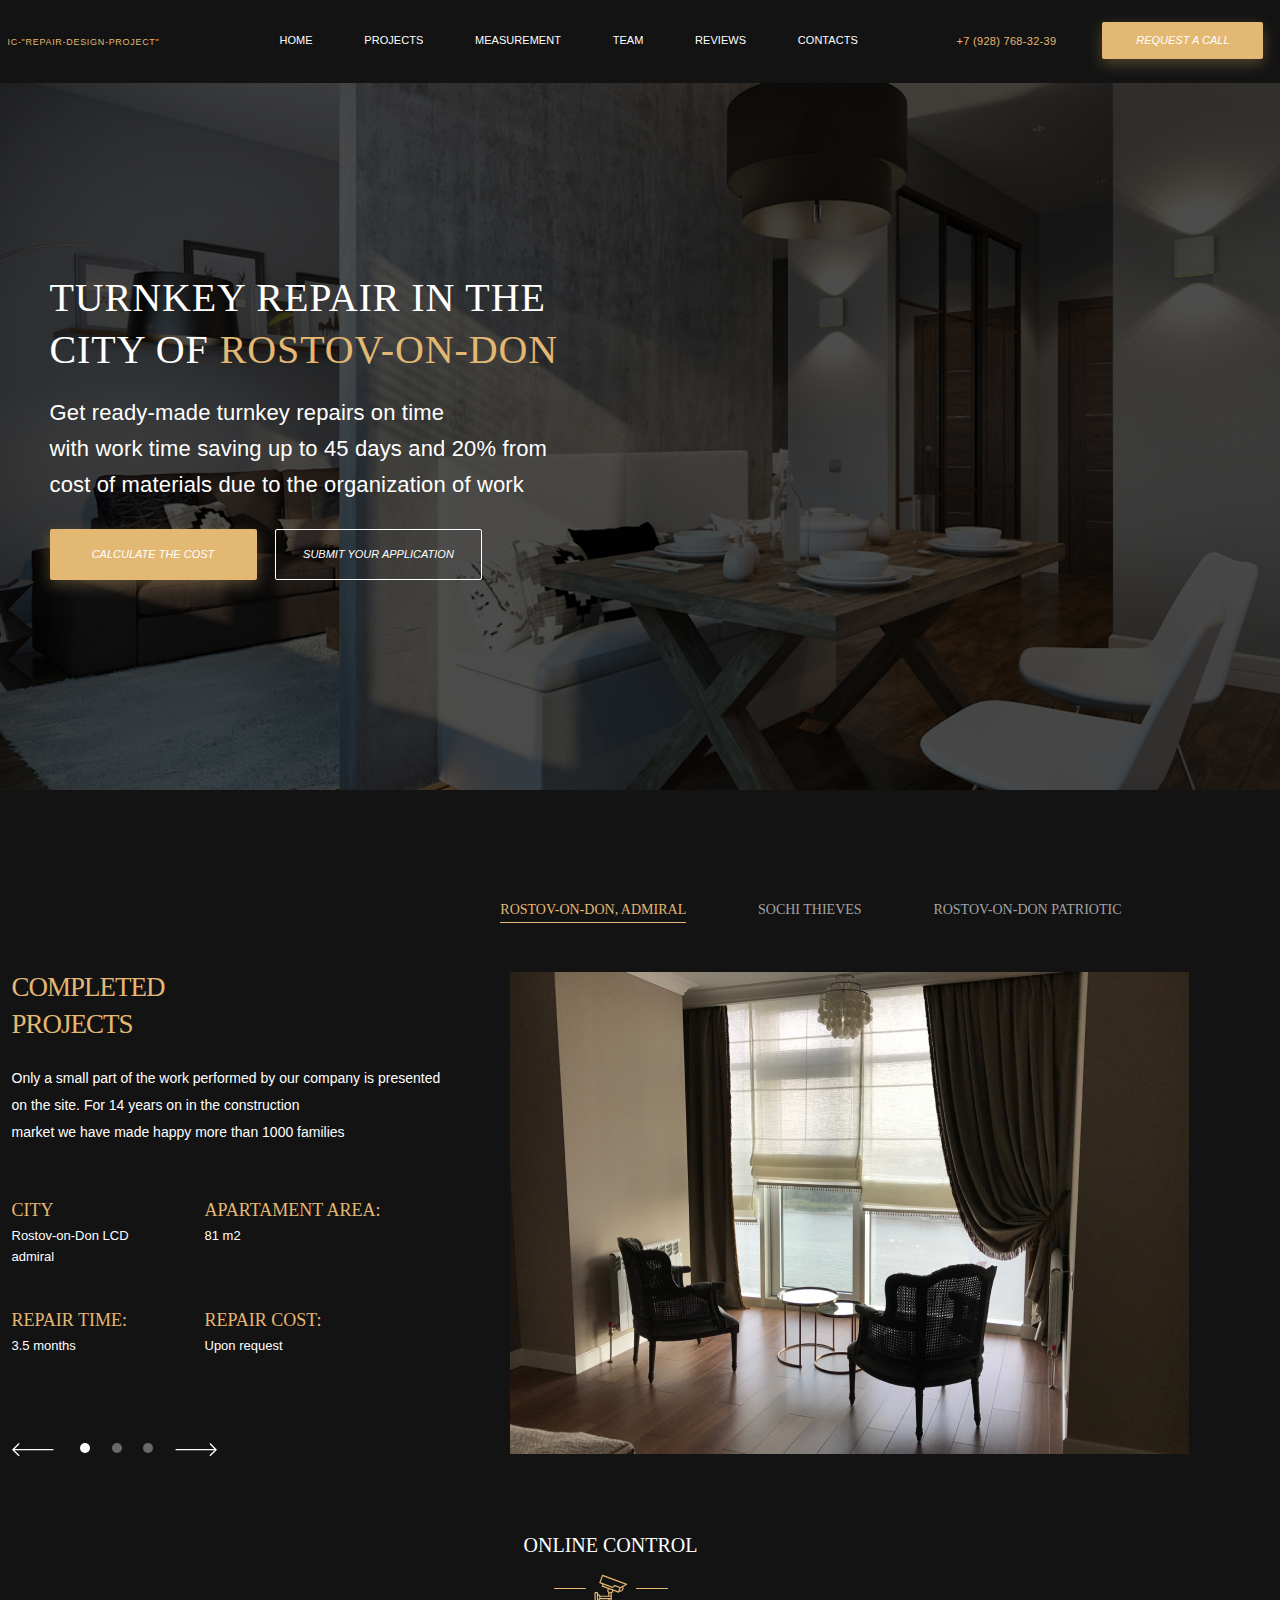
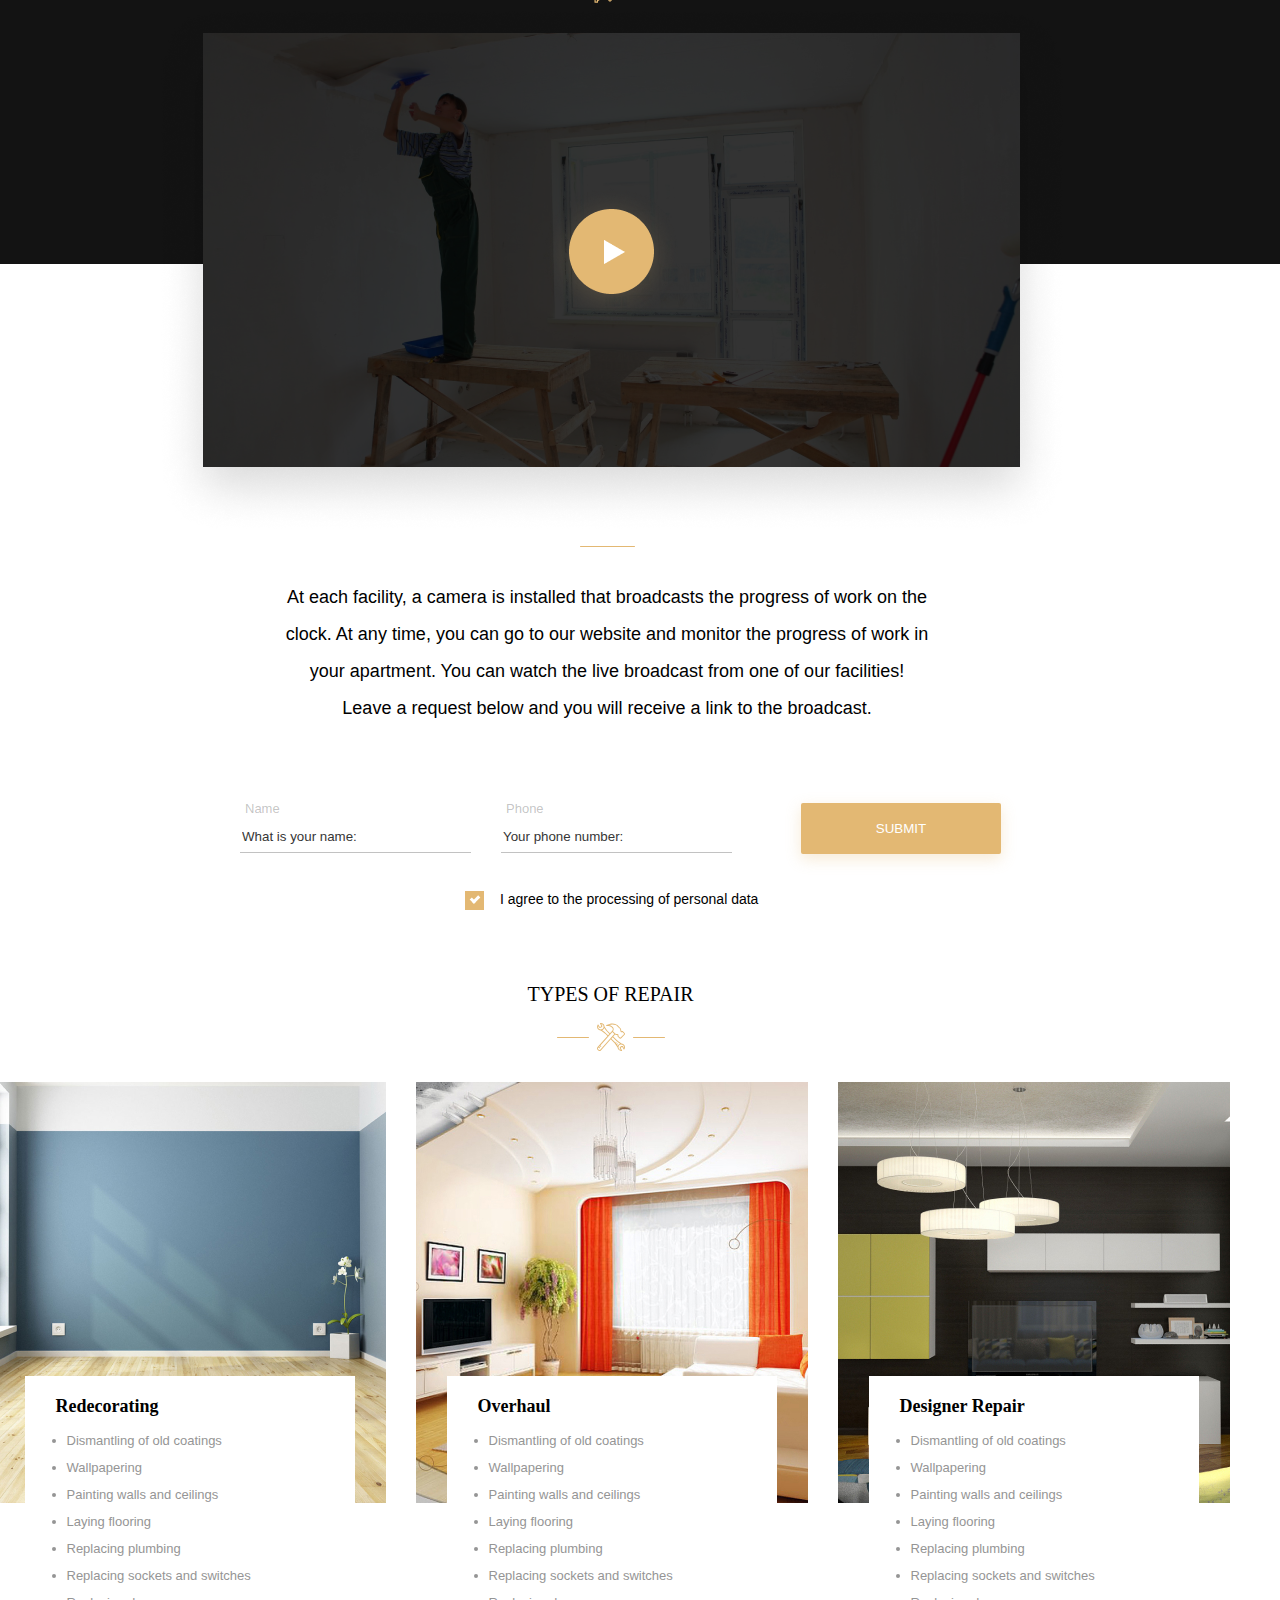
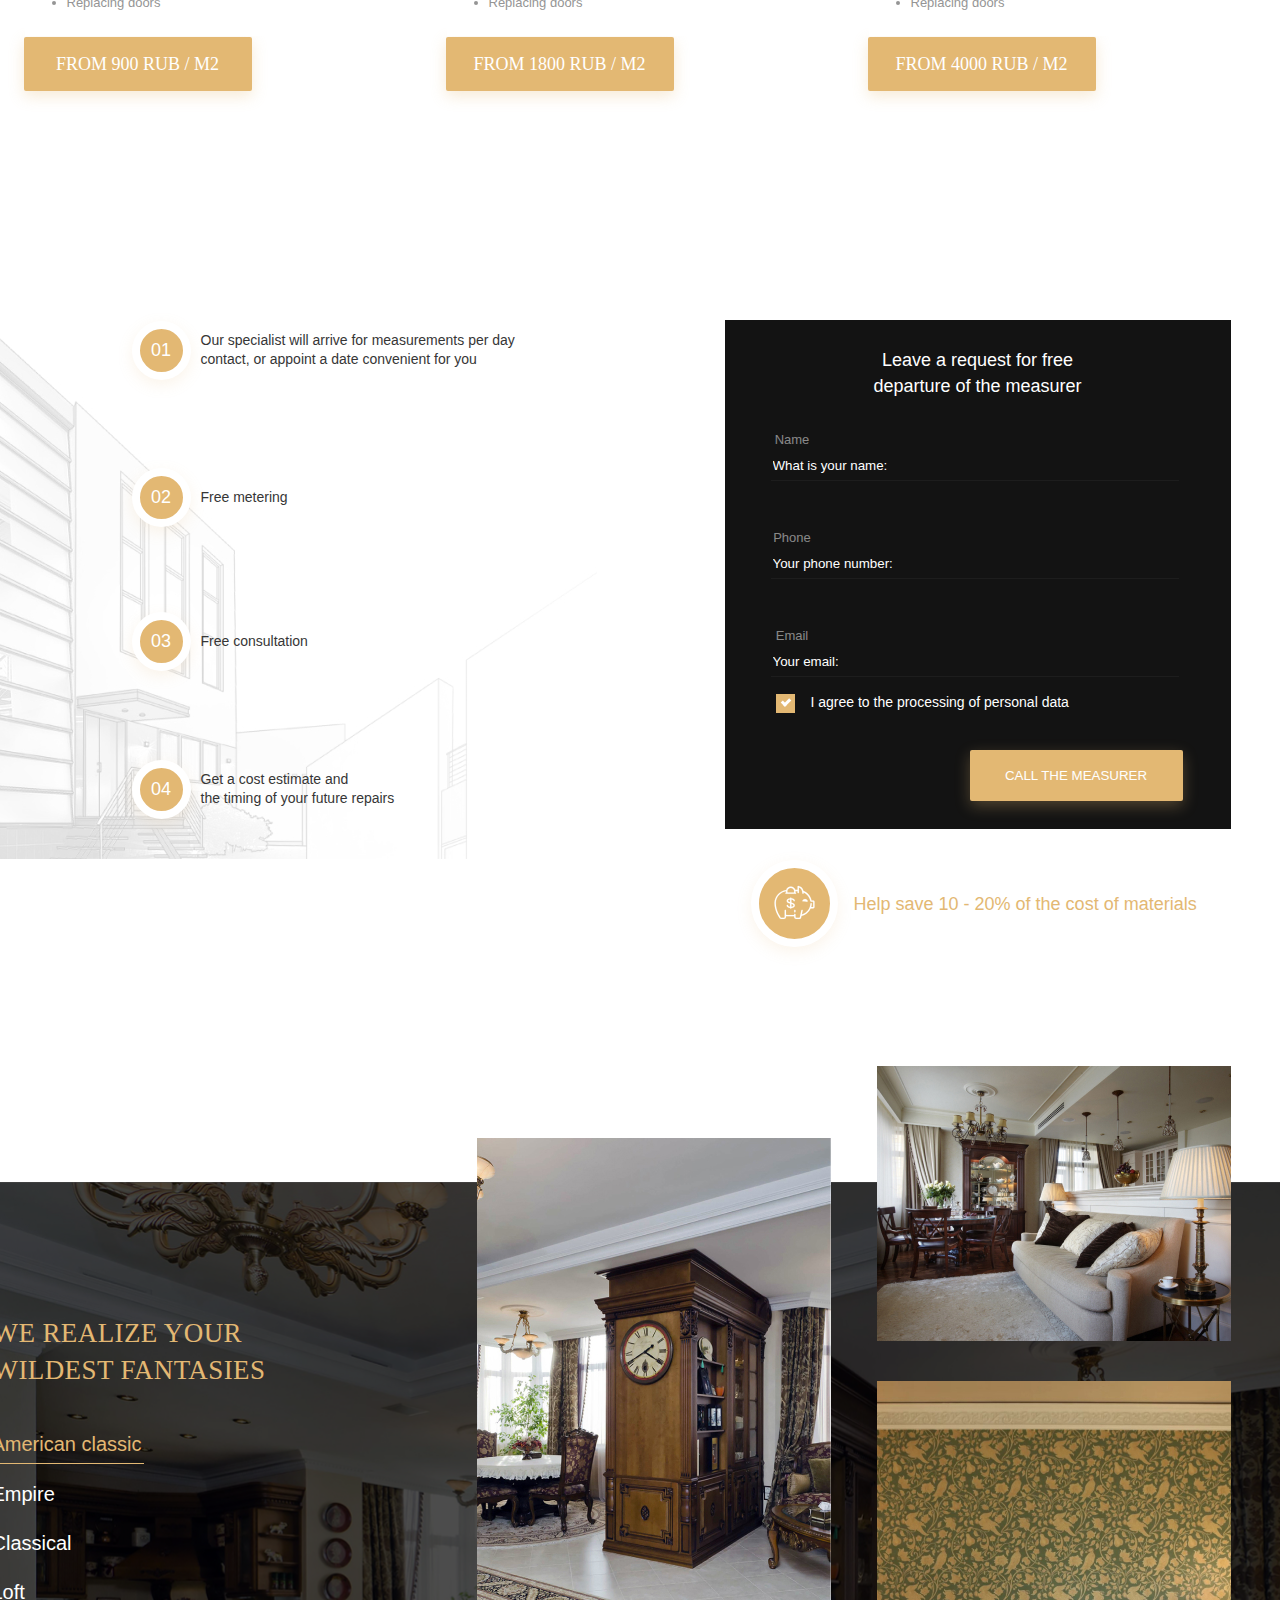
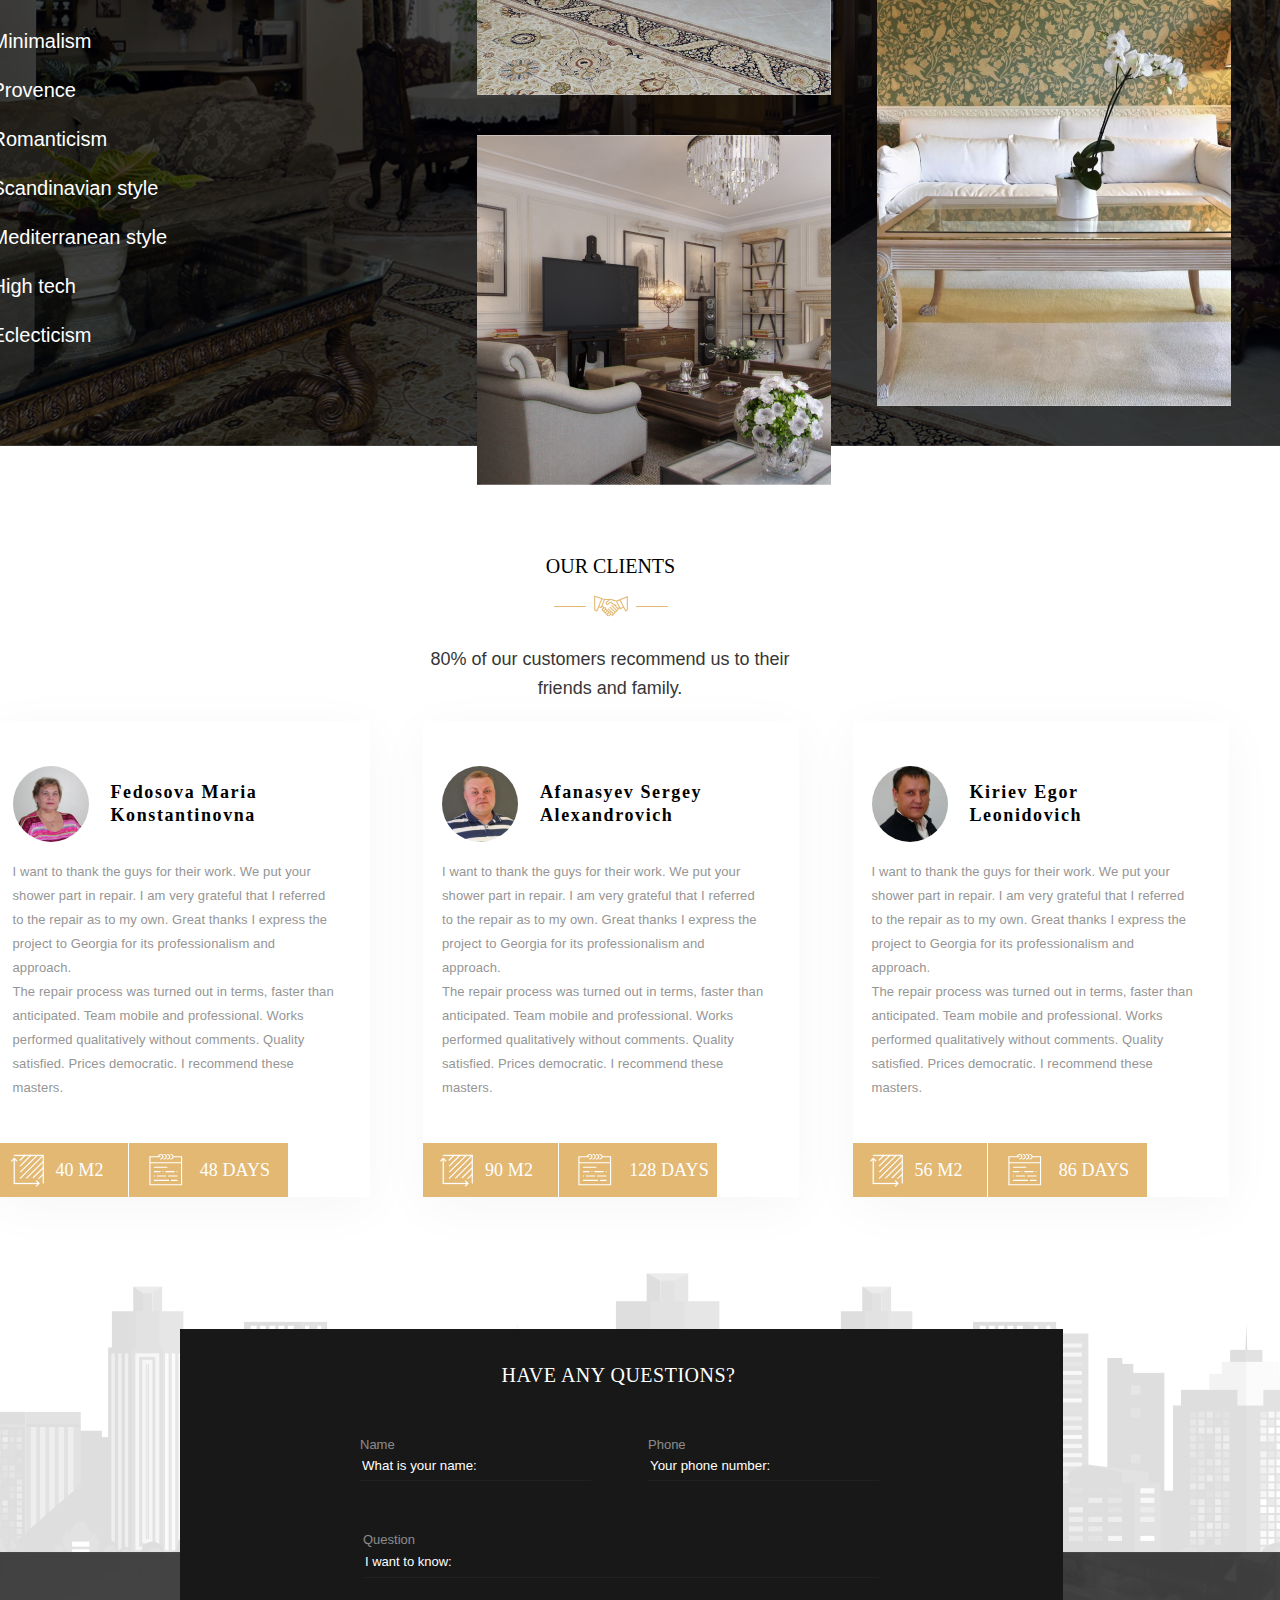
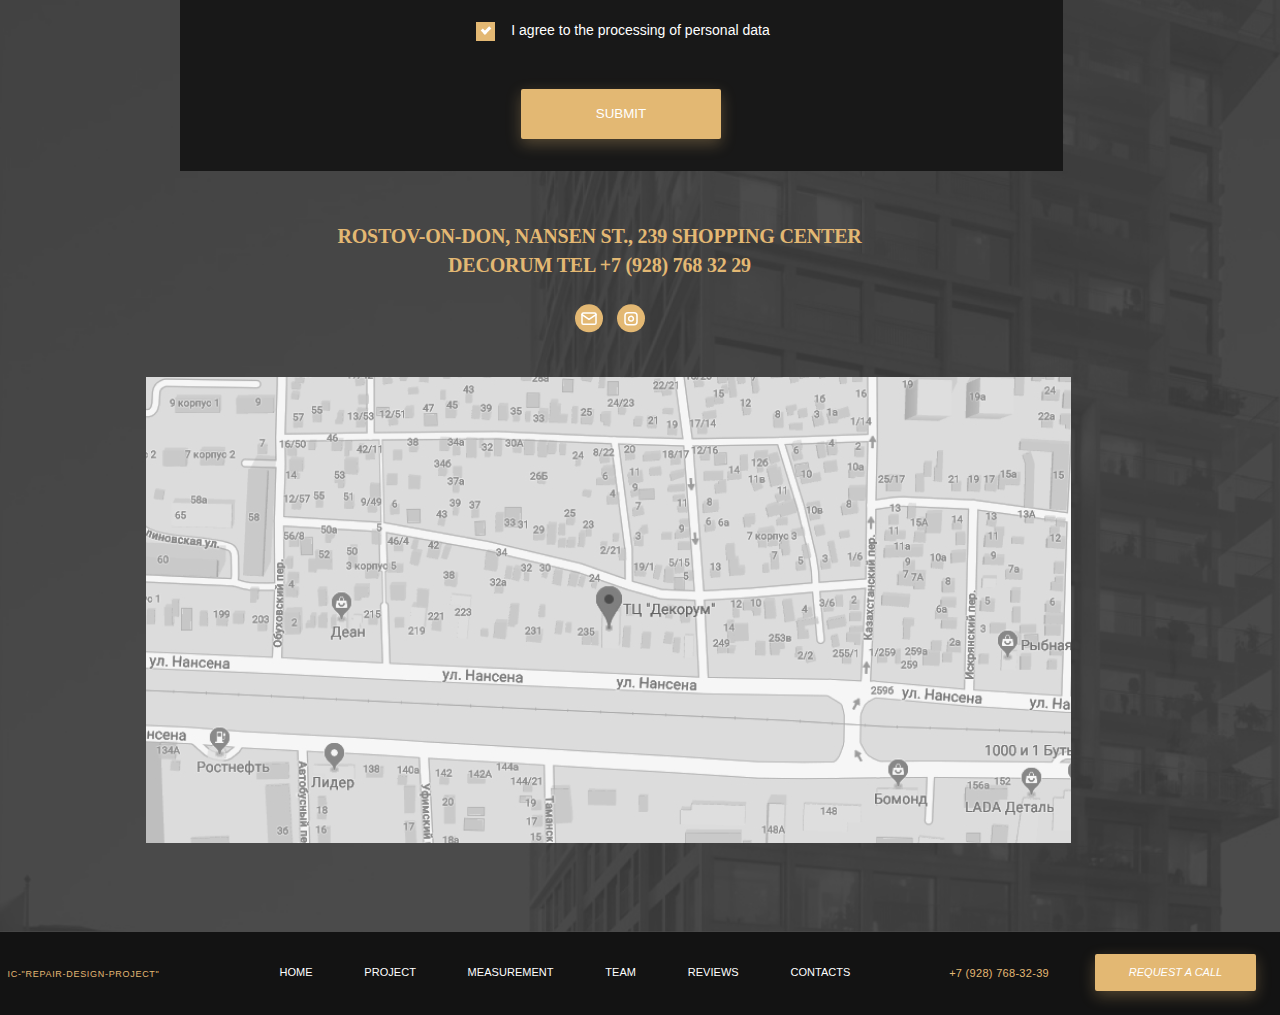
==== commit c4093fa6: "ready,whith out mobile" ====
--- a/index.html
+++ b/index.html
@@ -18,7 +18,7 @@
             <nav>
                 <ul class="header-navigation">
                     <li class="header-navigation_iteam"><a href="#">Home</a></li>
-                    <li class="header-navigation_iteam"><a href="#">Project</a></li>
+                    <li class="header-navigation_iteam"><a href="#">Projects</a></li>
                     <li class="header-navigation_iteam"><a href="#">Measurement</a></li>
                     <li class="header-navigation_iteam"><a href="#">Team</a></li>
                     <li class="header-navigation_iteam"><a href="#">Reviews</a></li>
@@ -33,17 +33,19 @@
     </header>
     <main>
         <section class="background_img">
-            <div class="container_1">
-                <h1 class="title">
-                    Turnkey Repair in the city of <span class="colortext">Rostov-on-Don</span>
-                </h1>
-                <p>
-                    Get ready-made turnkey repairs on time<br>
-                    with work time saving up to 45 days and 20% from
-                    cost of materials due to the organization of work
-                </p>
-                <button class="button one">CALCULATE THE COST</button>
-                <button class="button_2">SUBMIT YOUR APPLICATION</button>
+            <div class="fixed-container">
+                <div class="container-one">
+                    <h1 class="title">
+                        Turnkey Repair in the city of <span class="colortext">Rostov-on-Don</span>
+                    </h1>
+                    <p>
+                        Get ready-made turnkey repairs on time<br>
+                        with work time saving up to 45 days and 20% from
+                        cost of materials due to the organization of work
+                    </p>
+                    <button class="button one">CALCULATE THE COST</button>
+                    <button class="button_2">SUBMIT YOUR APPLICATION</button>
+                </div>
             </div>
             <div class="overlay_img"></div>
         </section>
@@ -129,15 +131,15 @@
             <div class="fixed-container container-name-phone">
                 <div class="cont-name-phone">
                 <p>Name</p>
-                <input type="text" class="input" value="What is your name:">
+                <input type="text" class="input" placeholder="What is your name:">
                 </div>
                 <div class="cont-name-phone">
                 <p>Phone</p>
-                <input type="text" class="input" value="Your phone number:"> 
+                <input type="text" class="input" placeholder="Your phone number:"> 
                 </div>
                 <button class="button three">Submit</button>
             </div>
-            <br> <!---убрать-->
+            
             <div class="check-kont">
                 <label class="container">I agree to the processing of personal data
                     <input type="checkbox" checked="yes">
@@ -236,7 +238,7 @@
                             </div>
                             <div class="benefit-element">
                                <div class="var-circle">04</div> 
-                               <p>Get a cost estimate and
+                               <p>Get a cost estimate and<br>
                                 the timing of your future repairs</p>
                             </div>
                         </div>
@@ -246,11 +248,11 @@
                         departure of the measurer</p>
                         <div class="request-fields">
                             <p>Name</p>
-                            <input type="text" class="input request" value="What is your name:"> 
+                            <input type="text" class="input request" placeholder="What is your name:"> 
                             <p>Phone</p>
-                            <input type="text" class="input request" value="Your phone number:"> 
+                            <input type="text" class="input request" placeholder="Your phone number:"> 
                             <p>Email</p>
-                            <input type="text" class="input request" value="Your email:"> 
+                            <input type="text" class="input request" placeholder="Your email:"> 
                         </div>
                         <div class="chekbox-conteiner">
                             <label class="container request-label">I agree to the processing of personal data
@@ -290,11 +292,177 @@
                             <li>Eclecticism</li>
                         </ul>
                     </div>
-                    <div class="images-example"></div>
+                    <div class="images-example">
+                        <img src="images/four_image_1.jpg" alt="Интерьер №1">
+                        <img src="images/four_image_3.jpg" alt="Интерьер №3">
+                        
+                    </div>
+                    <div class="images-example_two">
+                        <img src="images/four_image_2.jpg" alt="Интерьер №2">
+                        <img src="images/four_image_4.jpg" alt="Интерьер №4">
+                    </div>
                 </div>
             <div class="overlay_img"></div>
         </section>
+        <section class="our_clients">
+            <div class="fixed-container fut-black">
+                <div class="fut-black-conteiner">
+                    <div class="fut-white-cont-two">
+                        Our clients
+                    </div>
+                    <div class="icon-fut-black">
+                        <div class="small-container">
+                            <div class="line"></div>
+                            <img src="images/hends.svg" alt="Значек рукопожатие">
+                            <div class="line"></div>
+                        </div>
+                    </div>
+                </div>
+            </div>
+            <div class="fixed-container">
+                <div class="text-center">
+                    <p>80% of our customers recommend us to their
+                        friends and family.</p>
+                </div>
+            </div>
+            <div class="fixed-container">
+                <div class="conteiner-reviews">
+                    <div class="review">
+                        <div class="img-container">
+                            <img src="images/human 1.jpg" alt="Человек 1">
+                            <h3>Fedosova Maria
+                                Konstantinovna</h3>
+                        </div>
+                        <p>
+                            I want to thank the guys for their work. We put your shower part in repair. 
+                            I am very grateful that I referred to the repair as to my own. Great thanks I express the project 
+                            to Georgia for its professionalism and approach.<br>
+                            The repair process was turned out in terms, faster than anticipated.
+                            Team mobile and professional. Works performed qualitatively without comments. 
+                            Quality satisfied.
+                            Prices democratic. I recommend these masters.
+                        </p>
+                        <div class="orange-block">
+                            <img src="images/icon size.svg" alt="Иконка размер" class="first-icon">
+                            <p>40 М2</p> 
+                            <div class="white-line"></div>
+                            <img src="images/calendar.svg" alt="Иконка календарь" class="second-icon">
+                            <p>48 DAYS</p>
+                        </div>
+                    </div>
+                    <div class="review">
+                        <div class="img-container">
+                            <img src="images/human 2.jpg" alt="Человек 1">
+                            <h3>Afanasyev Sergey Alexandrovich</h3>
+                        </div>
+                        <p>
+                            I want to thank the guys for their work. We put your shower part in repair. 
+                            I am very grateful that I referred to the repair as to my own. Great thanks I express the project 
+                            to Georgia for its professionalism and approach.<br>
+                            The repair process was turned out in terms, faster than anticipated.
+                            Team mobile and professional. Works performed qualitatively without comments. 
+                            Quality satisfied.
+                            Prices democratic. I recommend these masters.
+                        </p>
+                        <div class="orange-block">
+                            <img src="images/icon size.svg" alt="Иконка размер" class="first-icon">
+                            <p>90 М2</p> 
+                            <div class="white-line"></div>
+                            <img src="images/calendar.svg" alt="Иконка календарь" class="second-icon">
+                            <p>128 DAYS</p>
+                        </div>
+                    </div>
+                    <div class="review">
+                        <div class="img-container">
+                            <img src="images/human 3.jpg" alt="Человек 1">
+                            <h3>Kiriev Egor Leonidovich</h3>
+                        </div>
+                        <p>
+                            I want to thank the guys for their work. We put your shower part in repair. 
+                            I am very grateful that I referred to the repair as to my own. Great thanks I express the project 
+                            to Georgia for its professionalism and approach.<br>
+                            The repair process was turned out in terms, faster than anticipated.
+                            Team mobile and professional. Works performed qualitatively without comments. 
+                            Quality satisfied.
+                            Prices democratic. I recommend these masters.
+                        </p>
+                        <div class="orange-block">
+                            <img src="images/icon size.svg" alt="Иконка размер" class="first-icon">
+                            <p>56 М2</p> 
+                            <div class="white-line"></div>
+                            <img src="images/calendar.svg" alt="Иконка календарь" class="second-icon">
+                            <p>86 DAYS</p>
+                        </div>
+                    </div>
+                </div>
+            </div>
+            <div class="overlay_img_white"></div>
+        </section>
+        <section class="black-end">
+            <div class="fixed-container">
+                <div class="questions-container">
+                    <h2>have any questions?</h2>
+                    <div class="questions-container_line">
+                        <div class="input-box">
+                            <p>Name</p>
+                            <input type="text" class="input questions"  placeholder="What is your name:">
+                        </div>
+                        <div class="input-box">
+                            <p>Phone</p>
+                            <input type="text" class="input questions"  placeholder="Your phone number:">
+                        </div>
+                    </div>
+                    <div class="input-box-long">
+                        <p>Question</p>
+                        <input type="text" class="input questions"  placeholder="I want to know:">
+                    </div>
+                    <label class="container">I agree to the processing of personal data
+                        <input type="checkbox" checked="yes">
+                        <span class="checkmark"></span>
+                    </label>
+                    <button class="button">submit</button>
+                </div>               
+            </div>
+            
+            <div class="fixed-container">
+                <div class="location-social">   
+                    <h2>
+                        Rostov-on-Don, Nansen St., 239 Shopping Center
+                        Decorum Tel +7 (928) 768 32 29
+                    </h2>
+                    <div class="img-box">
+                        <img src="images/icon-messege.svg" alt="Иконка письмо">
+                        <img src="images/icon-inst.svg" alt="Иконка Instagram">
+                    </div>
+                    <div class="map-container">
+                        <img src="images/map.jpg" alt="Местонахождение" class="map">
+                    </div>
+                </div> 
+            </div>
+            <div class="overlay_img"></div>
+        </section>
     </main>
-    <footer></footer>
+   
+    <footer class="footer">
+        <div class="container-head"> 
+            <div class="logo">
+                IC-"Repair-Design-Project"
+            </div>
+            <nav>
+                <ul class="header-navigation">
+                    <li class="header-navigation_iteam"><a href="#">Home</a></li>
+                    <li class="header-navigation_iteam"><a href="#">Project</a></li>
+                    <li class="header-navigation_iteam"><a href="#">Measurement</a></li>
+                    <li class="header-navigation_iteam"><a href="#">Team</a></li>
+                    <li class="header-navigation_iteam"><a href="#">Reviews</a></li>
+                    <li class="header-navigation_iteam"><a href="#">Contacts</a></li> 
+                </ul>
+            </nav>
+            <span class="num">+7 (928) 768-32-39</span>
+            <button class="button zero">
+                Request a call
+            </button> 
+        </div>  
+    </footer>
 </body>
 </html>--- a/css/style.css
+++ b/css/style.css
@@ -5,12 +5,14 @@
     margin: 0;
    
 }
+
 *
 {
     box-sizing: border-box;
     list-style: none;
     text-decoration: none;
 }
+
 .button
 {    
     background-color: #E3B873;
@@ -27,7 +29,13 @@
 
 .zero
 {
-    margin-left: 51px;
+  margin-left: 46px;
+  margin-top: -2px;
+  font-style: italic;
+  font-weight: 400;
+  font-size: 11px;
+  line-height: 15px;
+  
 }
 
 .button:hover
@@ -38,9 +46,10 @@
 .logo
 {
     color: #E3B873;
-    font-size: 11px;
-    line-height: 15px; 
-    letter-spacing: 1.5px; 
+    font-size: 9px;
+    line-height: 14px;
+    letter-spacing: 0.7px;
+    text-transform: uppercase;
 }
 
 .container-head
@@ -53,7 +62,7 @@
     margin: 0 auto;
 }
 
-.header
+.header, .footer
 {
     background-color: #131313;
     
@@ -64,19 +73,23 @@
     font-size: 11px;
     line-height: 15px;
     color: #E3B873;
+    letter-spacing: 0.3px;
 }
 .header-navigation
 {
     list-style: none;
     display: flex;
-    margin-left: 76px;
-    margin-right: 43px;
+    margin-left: 80px;
+    margin-right: 47px;
+    margin-top: 11px;
+
 }
 
 
 .header-navigation_iteam
 {
-    margin-right: 53px;
+  margin-right: 51.7px;
+  letter-spacing: 0.04px;
 }
 
 .header-navigation_iteam a
@@ -113,38 +126,40 @@
     bottom: 0;
 }
 
-.container_1
+.container-one
 {
     position: relative;
     z-index: 1;   
-    margin-left: 374px;
+    margin-left: 38px;
     width: 676px;   
 }
 
 .title
 {
-    margin: 0;
-    font-family: 'Yeseva One';
-    font-style: normal;
-    font-weight: 400;
-    font-size: 40px;
-    letter-spacing: 1px;
-    line-height: 53px;
-    text-transform: uppercase;
-    width: 512px;
-    color: #FFFFFF;   
+  margin: 0;
+  font-family: 'Yeseva One';
+  font-style: normal;
+  font-weight: 400;
+  font-size: 40px;
+  letter-spacing: 0.9px;
+  line-height: 52px;
+  text-transform: uppercase;
+  width: 509px;
+  color: #FFFFFF;  
 }
 
 .colortext
 {
     color: #E3B873;
 }
-.container_1 p
-{
-    color:#fff ;
-    font-size: 22px;
-    line-height: 36px;  
-    width: 504px;
+.container-one p
+{
+  color: #fff;
+  font-size: 22px;
+  line-height: 36px;
+  width: 520px;
+  margin-top: 19px;
+  letter-spacing: 0.15px;
 }
 
 .button_2
@@ -173,13 +188,15 @@
 
 .one
 {
-    width: 207px;
-    height: 51px;
-    font-style: italic;
-    font-weight: 400;
-    font-size: 11px;
-    line-height: 15px;
-    text-align: center;
+  width: 207px;
+  height: 51px;
+  font-style: italic;
+  font-weight: 400;
+  font-size: 11px;
+  line-height: 15px;
+  text-align: center;
+  margin-top: 4px;
+  margin-right: -6px;
 }
 
 .black_1
@@ -206,6 +223,7 @@
     font-weight: 400;
     font-size: 14px;
     line-height: 25px;
+    cursor: pointer;
 }
 
 .bt-activ
@@ -257,6 +275,7 @@
     align-content: flex-start;
     max-width: 1257px;
     margin: 0 auto;
+    z-index: 1;
 }
 
 .container-nav-slider
@@ -326,6 +345,12 @@
 .arrow_revers
 {
     transform: scale(-1, 1);
+    cursor: pointer;
+}
+
+.arrow
+{
+  cursor: pointer;
 }
 
 .dot
@@ -353,7 +378,7 @@
 .fut-black
 {
     display: flex;
-    margin-top: 87px;
+    margin-top: 73px;
     flex-direction: column;
     
 }
@@ -441,7 +466,12 @@
     border-left: none;
     border-right: none;
     margin-top: -10px;
-      
+    outline:none;     
+}
+
+.input::placeholder
+{
+  color: #fff;
 }
 
 .cont-name-phone
@@ -451,9 +481,12 @@
     margin-right: 30px;
     color: rgba(54, 54, 54, 0.3);
     font-size: 13px;
-    line-height: 21px;
-    
-    
+    line-height: 21px; 
+}
+
+.cont-name-phone input::placeholder
+{
+  color: #363636;
 }
 
 .cont-name-phone p
@@ -465,6 +498,7 @@
 {
     width: 200px;
     height: 51px;
+    margin-top: 20px;
 }
 
 .container-name-phone
@@ -489,9 +523,8 @@
     user-select: none;
 }
 
-
-
-.container {
+.container 
+{
     display: block;
     position: relative;
     padding-left: 35px;
@@ -499,8 +532,9 @@
     cursor: pointer;
     font-size: 14px;
     user-select: none;
-    margin-top: 16px;
-  }
+    margin-top: 37px;
+    margin-left: 25px;
+}
   
   .container input {
     position: absolute;
@@ -514,8 +548,8 @@
     position: absolute;
     top: 0;
     left: 0;
-    height: 20px;
-    width: 20px;
+    height: 19px;
+    width: 19px;
     background-color: #eee;
   }
   
@@ -570,6 +604,8 @@
   {
     display: flex;
     margin-top: 31px;
+    margin-left: -18px;
+    margin-right: 3px;
   }
 
   .product
@@ -632,14 +668,16 @@
 
   .conteiner-city-img
   {
-    margin-top: 50px;
+    margin-top: 170px;
+    margin-left: 5px;
   }
 
   .benefits-four
   {
-    width: 650px;
-    margin-top:-600px;
-    margin-left: 260px;
+    
+    width: 593px;
+    margin-top: -631px;
+    margin-left: 238px;
   }
 
   .benefit-element
@@ -649,12 +687,13 @@
     font-size: 14px;
     line-height: 19px;
     color: #363636;
+    align-items: center;
   }
 
   .var-circle
   {
-    height: 51px;
-    width: 51px;
+    height: 59px;
+    width: 59px;
     background-color: #E3B873;
     border: 8px solid #FFFFFF;
     box-shadow: 0px 5px 15px rgba(227, 184, 115, 0.15);
@@ -662,7 +701,7 @@
     font-size: 18px;
     line-height: 25px;
     text-align: center;
-    padding-top: 5px;
+    padding-top: 9px;
     color: #fff;
     margin-right: 10px;
   }
@@ -672,7 +711,7 @@
     width: 506px;
     height: 509px;
     background-color: #131313;
-    margin-top: 139px;
+    margin-top: 229px;
   }
 
   .box-regiser
@@ -683,19 +722,13 @@
 
   .request-registrashen p
   {
-    width: 297px;
+    width: 271px;
     text-align: center;
     color: #fff;
     margin: 0 auto;
-    margin-top: 20px;
+    margin-top: 27px;
     font-size: 18px;
     line-height: 26px;
-  }
-
-  .request
-  {
-    background-color: transparent;
-    color: #fff;
   }
 
   .request-fields p
@@ -703,14 +736,17 @@
     color: rgba(255, 255, 255, 0.5);
     font-size: 13px;
     line-height: 21px;
-    margin-left: -84px;
+    margin-left: -68px;
   }
 
   .request
   {
-    margin-left: 45px;
+    background-color: transparent;
+    color: #fff;
+    margin-left: 46px;
     width: 408px;
-    margin-bottom: 38px;
+    margin-bottom: 19px;
+    margin-top: 0px;
   }
 
   .request-fields
@@ -725,25 +761,58 @@
 
   .chekbox-conteiner
   {
-    margin-left: 45px;
-    margin-top: -30px;
+    margin-left: 26px;
+    margin-top: -39px;
   }
 
   .request-registrashen button
   {
     width: 213px;
     height: 51px;
-    margin-left: 250px;
-    margin-top: 10px;
-  }
+    margin-left: 245px;
+    margin-top: 28px;
+  }
+
+  .our_clients
+  {
+    background: #fff;
+    background-image: url("../images/backgraund-city-white.jpg");
+    position: relative;
+    background-position: 0px 585px;
+    background-repeat: repeat-x;
+    z-index: 1;
+    
+
+  }
+
+  .overlay_img_white
+  {
+    position: absolute;
+    background: rgba(255, 255, 255, 0.839);
+    content: '';
+    top: 0;
+    left: 0;
+    right: 0;
+    bottom: 0;
+    z-index: -1;
+  }
+
+  
 
   .icon-fut
   {
-    width: 72px;
-    height: 72px;
+    width: 87px;
+    height: 87px;
     border-radius: 100%;
     padding-left: 3px;
     padding-top: 9px;
+    margin-right: 16px;
+  }
+
+  .icon-fut img
+  {
+    margin-top: 8px;
+    margin-right: 2px;
   }
 
   .icon-pig
@@ -751,8 +820,8 @@
     display: flex;
     width: 500px;
     margin: 0 auto;
-    margin-top: 38px;
-    margin-right: -51px;
+    margin-top: 31px;
+    margin-right: 18px;
     align-items: center;
     color: #E3B873;
     font-size: 18px;
@@ -761,8 +830,8 @@
 
   .wildest-fantasies
   {
-    margin-top: 250px;
-    background-image: url('../images/backgraund_fantasies.jpg');
+    margin-top: 235px;
+    background-image: url('../images/background_fantasies.jpg');
     background-size: cover;
     height: 864px;
     position: relative;
@@ -770,8 +839,8 @@
 
   .text-examples
   {
-    margin-top: 100px;
-    margin-left: 50px;
+    margin-top: 111px;
+    margin-left: -19px;
   }
 
   .text-examples h2
@@ -783,6 +852,9 @@
     line-height: 37px;
     text-transform: uppercase;
     color: #E3B873;
+    width: 300px;
+    letter-spacing: 0.4px;
+    margin-bottom: 36px;
   }
 
   .example-container
@@ -796,11 +868,13 @@
     color: #fff;
     font-size: 20px;
     line-height: 38px;
+    margin-left: -41px;
   }
 
   .text-examples ul li
   {
-    margin-bottom: 20px;
+    margin-bottom: 11px;
+    cursor: pointer;
   }
 
   .activ-example
@@ -809,3 +883,293 @@
     border-bottom: 1px solid #E3B873;
     width: 152px;
   }
+
+  .images-example
+  {
+    margin-left: 184px;
+    margin-top: -44px;
+  }
+
+  .images-example_two
+  {
+    margin-top: -116px;
+    margin-left: 8px;
+
+  }
+
+  .images-example img, .images-example_two img
+  {
+    margin-bottom: 36px;
+  }
+
+  
+  .fut-white-cont-two
+  {
+    margin: auto;
+    font-family: 'Yeseva One';
+    font-size: 20px;
+    line-height: 28px;
+    text-transform: uppercase;   
+    margin-top: 33px;
+    
+  }
+
+  .text-center
+  {
+    margin: 0 auto;
+    width: 361px;
+    margin-top: 10px;
+    margin-left: 418px;
+    font-style: normal;
+    font-weight: 400;
+    font-size: 18px;
+    line-height: 29px;
+    text-align: center;
+    color: #363636;
+  }
+
+  .conteiner-reviews
+  {
+    width: 1235px;
+    display: flex;
+    align-items: center;
+    justify-content: space-between;
+    margin-left: -18px;
+    margin-bottom: 355px;
+  }
+
+  .review
+  {
+    width: 376px;
+    height: 476px;
+    box-shadow: 0px 10px 50px rgba(0, 0, 0, 0.04);
+  }
+
+  .img-container
+  {
+    display: flex;
+    align-items: flex-end;
+  }
+
+  .img-container h3
+  {
+    margin-left: 22px;
+    margin-bottom: 15px;
+    font-family: 'Yeseva One';
+    font-size: 18px;
+    line-height: 23px;
+    width: 200px;
+    letter-spacing: 1.6px;
+  }
+
+  .img-container img
+  {
+    border-radius: 50px;
+    margin-top: 45px;
+    margin-left: 19px;
+  }
+
+  .review p
+  {
+    margin-left: 19px;
+    margin-top: 18px;
+    width: 324px;
+    font-size: 13px;
+    line-height: 24px;
+    letter-spacing: 0.1px;
+    color: #959595;
+  }
+
+  .orange-block
+  {
+    margin-top: 43px;
+    display: flex;
+    background-color: #E3B873;
+    width: 294px;
+    justify-content: space-evenly;
+    align-items: center;
+    height: 54px;
+  }
+
+  .orange-block p
+  {
+    margin-left: 12px;
+    font-family: 'Yeseva One';
+    font-size: 18px;
+    color: #fff;
+  }
+
+  .white-line
+  {
+    background-color: #fff;
+    width: 1px;
+    height: 54px;
+    margin-left: -15px;
+    margin-right: 25px;
+  }
+
+  .first-icon
+  {
+    margin-left: 17px;
+
+  }
+
+  .second-icon
+  {
+    margin-left: -5px;
+    margin-right: 5px;
+  }
+  
+  .black-end
+  {
+    
+    background-image: url("../images/background-black-end.jpg");
+    background-size: cover;
+    height: 980px;
+    position: relative;
+  }
+
+  .questions-container
+  {
+    display: flex;
+    flex-direction: column;
+    align-items: center;
+    width: 883px;
+    background-color:#181818;
+    height: 442px;
+    margin-top: -223px;
+    margin-left: 168px;
+    position: relative;
+    z-index: 1;
+  }
+
+  .input-box
+  {
+    display: flex;
+    flex-direction: column;
+    margin-right: 30px;
+    color: rgb(255, 255, 255);
+    font-size: 13px;
+    line-height: 21px;
+    margin-left: 27px;
+    margin-bottom: 30px;
+    margin-top: -3px;
+    
+  }
+
+  .questions
+  {
+    background-color: transparent;
+    color: #fff;
+    width: 231px;
+  }
+
+  .questions-container h2
+  {
+    margin-top: 32px;
+    letter-spacing: 0.5px;
+    margin-left: -5px;
+    font-family: 'Yeseva One';
+    font-weight: 400;
+    font-size: 20px;
+    line-height: 28px;
+    text-transform: uppercase;
+    color: #FFFFFF;
+    margin-bottom: 35px;
+  }
+
+  .questions-container_line
+  {
+    display: flex;
+    align-items: center;
+    justify-content: center;
+    margin-bottom: 8px;
+  }
+
+  .questions-container p
+  {
+    font-size: 13px;
+    color: rgba(255, 255, 255, 0.5);
+    margin-bottom: 5px;
+  }
+
+  .input-box-long .input
+  {
+    width: 516px;
+    font-size: 13px;
+  }
+
+  .questions-container label
+  {
+    margin-top: 44px;
+    margin-left: 4px;
+    color:#fff;
+  }
+
+  .questions-container button
+  {
+    width: 200px;
+    height: 50px;
+    margin-top: 39px;
+  }
+
+  .location-social
+  {
+    margin: 0 auto;
+    position: relative;
+    z-index: 1;
+    margin-top: 34px;
+    margin-left: 321px;
+  }
+
+  .location-social h2
+  {
+    font-family: 'Yeseva One';
+    font-style: normal;
+    font-size: 20px;
+    line-height: 29px;
+    text-align: center;
+    text-transform: uppercase;
+    color: #E3B873;
+    width: 534px;
+    letter-spacing: -0.2px;
+  }
+
+  .location-social img
+  {
+    margin-left: 10px;
+  }
+
+  .img-box
+  {
+    width: 100px;
+    margin: 0 auto;
+    margin-left: 232px;
+    margin-top: 24px;
+  }
+
+  .img-box
+  {
+    cursor: pointer;
+  }
+
+  .map
+  {
+    margin: 0 auto;
+    margin-top: 40px;
+    
+  }
+
+  .map-container
+  {
+    width: 1000px;
+    margin: 0 auto;
+    margin-left: -197px;
+  }
+
+  
+
+
+
+
+
